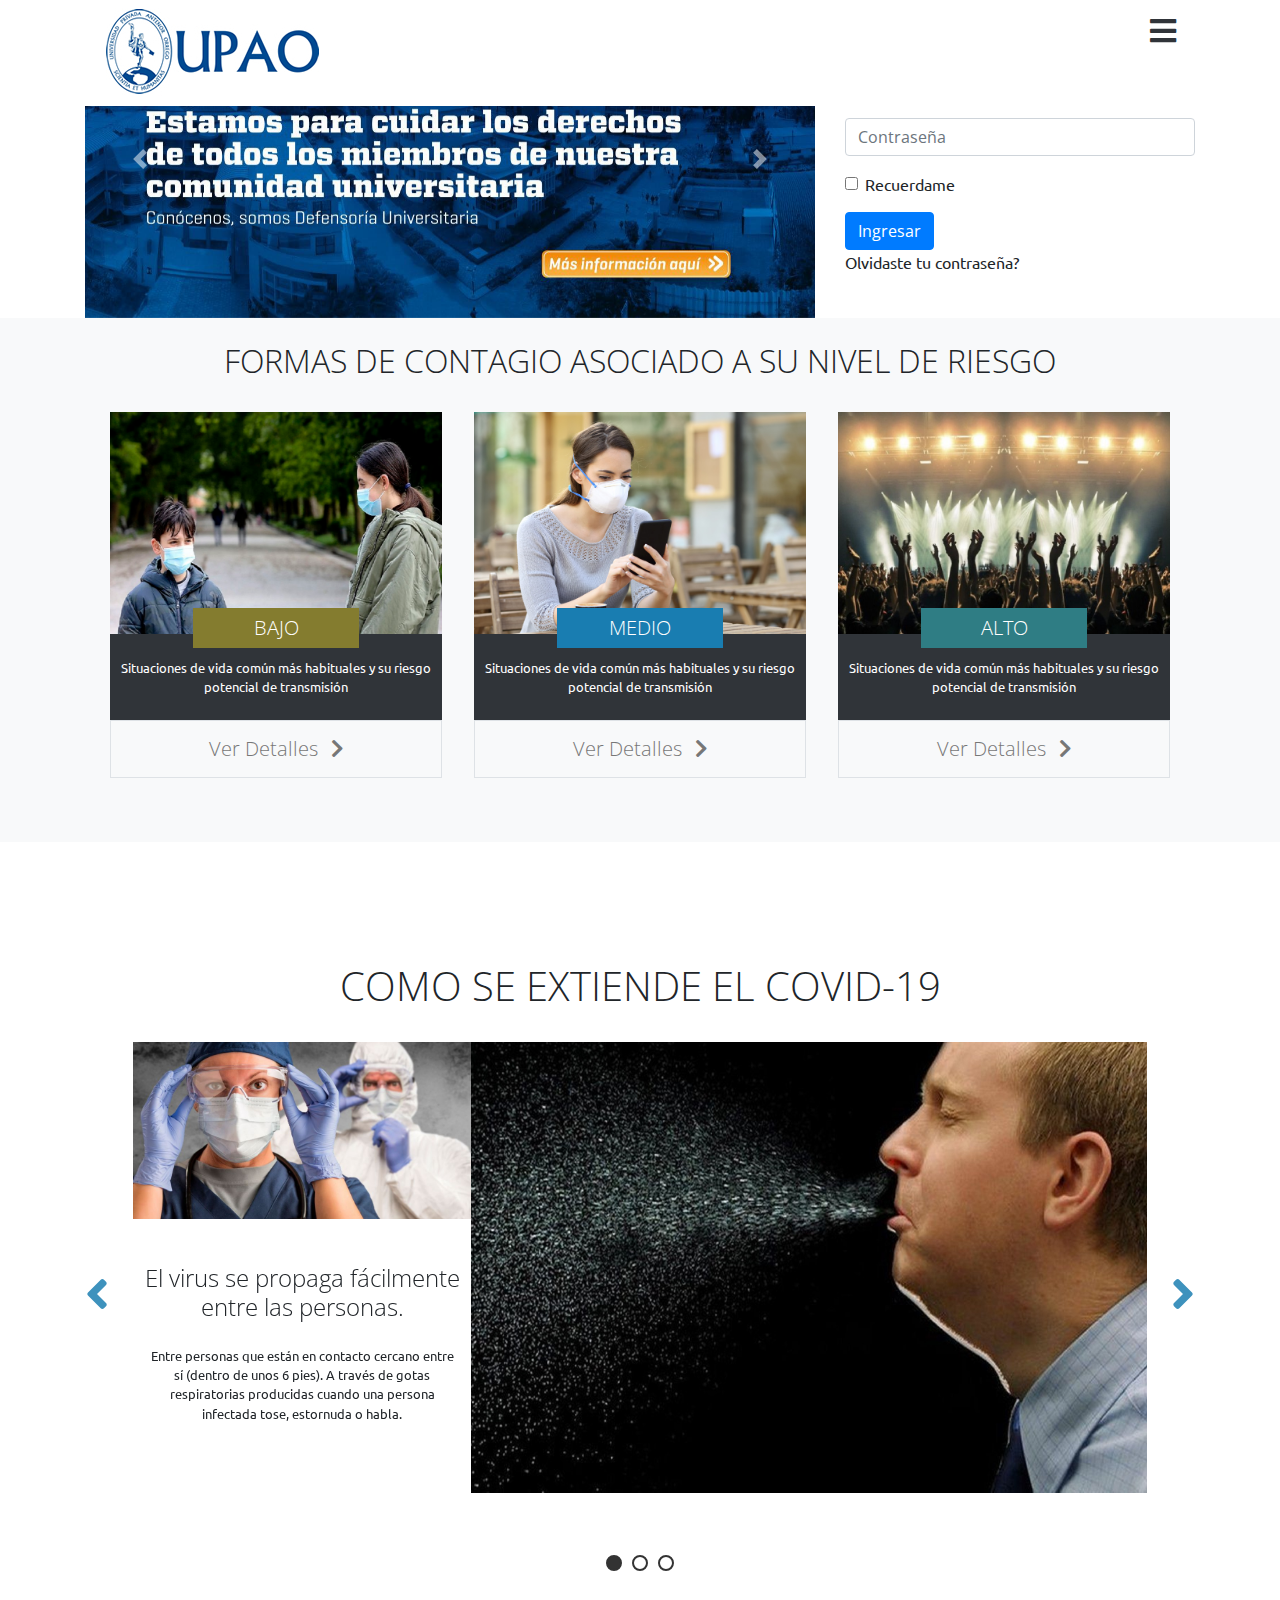
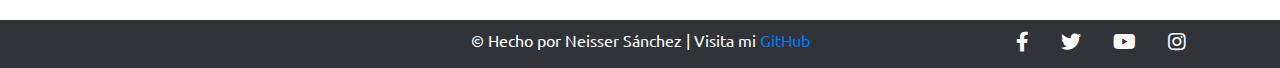
==== index.html @ d7c5117f "Version 2" ====
<!DOCTYPE html>
<html lang="es">

<head>
    <!-- Required meta tags -->
    <meta charset="utf-8">
    <meta name="viewport" content="width=device-width, initial-scale=1, shrink-to-fit=no">
    <link rel="stylesheet" href="css/bootstrap.min.css">
    <title>Adaptandonos al COVID19</title>
    <link rel="stylesheet" href="fonts/fontawesome-all.min.css">
    <link href="https://fonts.googleapis.com/css2?family=Open+Sans:wght@300&family=Ubuntu:ital,wght@0,300;0,400;0,500;0,700;1,300;1,400;1,500;1,700&display=swap"
        rel="stylesheet">
    <link rel="stylesheet" href="css/plugin/bootstrap-datepicker.standalone.min.css">
    <link rel="stylesheet" href="css/plugin/jquery.jdSlider.css">  <!--Aqui viene el pano-->
    <link rel="stylesheet" href="css/plugin/fullcalendar.min.css">
    <link rel="stylesheet" href="estilo.css">
    <link rel="stylesheet" href="habitaciones.css">

    <!-- Bootstrap CSS Aquí llama a las hojas de estilo de bootstrap, pero lo hace de un servidor externo-->

</head>

<body>


    <!-- EXAMEN PARCIAL IHM - NEISSER SANCHEZ -->


    <!--Header-->
    
    <header class="container-fluid p-0 bg-white">
        <div class="container p-0">
            <div class="grid-container py-2">

                <!--Logo-->
                <div class="grid-item ">

                    <a href="index.html">
                        <img src="img/Logo/upao_logo.jpg" alt="logotipo" class="img-fluid">
                    </a>

                </div>

                <div class="grid-item d-none d-lg-block"></div>

                <!--Campana y reserva-->
                <div class="grid-item d-none d-lg-block bloqueReservas">

                    <!--Formulario de Reservas-->
                    
                    <div>
                           
                    </div>

                </div>

                <div class="grid-item d-none d-lg-block mt-2">

                </div>

                <!-- Selección de idioma -->
                <div class="grid-item d-none d-lg-block mt-1 idiomas">

                </div>

                <!-- Menú Hamburguesa -->
                <div class="grid-item mt-1 mt-sm-3 mt-md-4 mt-lg-2 botonMenu">
                    <i class="fas fa-bars lead" title="Barra de Navegación"> </i>
                </div>
            </div>
        </div>
    </header>
    
    <!--Menú-->
    
    <nav class="menu container-fluid p-0">

        <ul class="nav nav-justified py-2">
            <li class="nav-item">
                <a class="nav-link text-white" href="#planes"> Home </a>
            </li>
            <li class="nav-item">
                <a class="nav-link text-white" href="#contagio"> Carreras</a>
            </li>
            <li class="nav-item">
                <a class="nav-link text-white" href="#comentarios"> Extensión del Covid </a>
            </li>
            
           
            <li class="nav-item">
                <ul class="my-2 py-1">
                    <li>
                        <a href="https://www.facebook.com/neisserarilson.morenosanchez.9/" target="_blank">
                            <i class="fab fa-facebook-f text-white float-left mx-2" title="Facebook"></i>
                        </a>
                    </li>

                    <li>
                        <a href="#" target="_blank">
                            <i class="fab fa-twitter text-white float-left mx-2" title="Twitter"></i>
                        </a>
                    </li>

                    <li>
                        <a href="https://www.youtube.com/" target="_blank">
                            <i class="fab fa-youtube text-white float-left mx-2" title="Youtube"></i>
                        </a>
                    </li>

                    <li>
                        <a href="https://www.instagram.com/neissercode.21/?hl=es-la" target="_blank">
                            <i class="fab fa-instagram text-white float-left mx-2" title="Instragram"></i>
                        </a>
                    </li>

                </ul>
            </li>
        </ul>

    </nav>
            <!-------------------Carrusel-------------->
    <div class="container">
        <div class="row">
            <div class="col-8">
                <div id="carouselExampleControls" class="carousel slide" data-ride="carousel">
                    <div class="carousel-inner">
                      <div class="carousel-item active">
                        <img class="d-block w-100" src="img/Banner/banner1.jpg" alt="primero slide">
                      </div>
                      <div class="carousel-item">
                        <img class="d-block w-100" src="img/Banner/banner2.jpg" alt="segundo slide">
                      </div>
                     <div class="carousel-item">
                        <img class="d-block w-100" src="img/concierto.jpg" alt="tercero slide">
                      </div>
                    </div>
                    <a class="carousel-control-prev" href="#carouselExampleControls" role="button" data-slide="prev">
                      <span class="carousel-control-prev-icon" aria-hidden="true"></span>
                      <span class="sr-only">Previous</span>
                    </a>
                    <a class="carousel-control-next" href="#carouselExampleControls" role="button" data-slide="next">
                      <span class="carousel-control-next-icon" aria-hidden="true"></span>
                      <span class="sr-only">Next</span>
                    </a>
                  </div>
             </div>

            <div class="col-4">

                <form>
                    <div class="form-group">
                      <label for="email">Correo: </label>
                      <input type="email" class="form-control" placeholder="Correo" id="email">
                    </div>
                    <div class="form-group">
                      <label for="pwd">Contraseña:</label>
                      <input type="password" class="form-control" placeholder="Contraseña" id="pwd">
                    </div>
                    <div class="form-group form-check">
                      <label class="form-check-label">
                        <input class="form-check-input" type="checkbox"> Recuerdame
                      </label>
                    </div>
                    <button type="submit" class="btn btn-primary">Ingresar</button>
                  </form>
                  <p>Olvidaste tu contraseña?</p>
            </div>

        </div>

    </div>

    <!-- Formas de contagio-->
    <div class="habitaciones container-fluid bg-light" id="contagio">
        
        <div class="container">
            
            <h2 class="pt-4 text-center">FORMAS DE CONTAGIO ASOCIADO A SU NIVEL DE RIESGO</h2>
            
            <div class="row p-4 text-center">
                
                <div class="col-12 col-lg-4 pb-3 px-0 px-lg-3">
                   
                    <a href="./bajo.html">

                        <figure class="text-center">

                            <img src="img/parque.jpg" class="img-fluid" width="100%">

                            <p class="small  py-4 px-2 px-lg-0 mb-0">Situaciones de vida común más habituales y su riesgo potencial de transmisión</p>
                        
                            <h5 class="py-3 text-gray-dark border">Ver Detalles <i class="fas
                                fa-chevron-right ml-2"></i></h5>

                                <h1 class="text-white p-2 m-5 mx-auto w-50 lead" style="background: #847c2f">BAJO</h1>

                        </figure>

                    </a>
                
                </div>
                
                <div class="col-12 col-lg-4 pb-3 px-0 px-lg-3">
                   
                    <a href="medio.html">

                        <figure class="text-center">

                            <img src="img/restaurante.jpg" class="img-fluid" width="100%">

                            <p class="small  py-4 px-2 px-lg-0 mb-0">Situaciones de vida común más habituales y su riesgo potencial de transmisión</p>
                        
                            <h5 class="py-3 text-gray-dark border">Ver Detalles <i class="fas
                                fa-chevron-right ml-2"></i></h5>

                                <h1 class="text-white p-2 m-5 mx-auto w-50 lead" style="background:#197DB1">MEDIO</h1>

                        </figure>

                    </a>
               
                </div>
               
                <div class="col-12 col-lg-4 pb-3 px-0 px-lg-3">
                    
                    
                    <a href="alto.html">

                        <figure class="text-center">

                            <img src="img/concierto.jpeg" class="img-fluid" width="100%">

                            <p class="small  py-4 px-2 px-lg-0 mb-0">Situaciones de vida común más habituales y su riesgo potencial de transmisión</p>
                        
                            <h5 class="py-3 text-gray-dark border">Ver Detalles <i class="fas
                                fa-chevron-right ml-2"></i></h5>

                                <h1 class="text-white p-2 m-5 mx-auto w-50 lead" style="background: #2F7D84">ALTO</h1>

                        </figure>

                    </a>
               
                </div>
           
            </div>
       
        </div>
    </div>
    
    <br><br><br>

    <!--COMENTARIOS-->

    <div class="recorridoPueblo container-fluid bg-white pb-5" id="comentarios">
        <div class="container">
            <h1 class="pt-5 text-center"> COMO SE EXTIENDE EL COVID-19 </h1>
            <div class="jd-slider slidePueblo">
                <div class="slide-inner">
                    <ul class="slide-area">
                        <li>
                            <div class="grid-container pt-4 pb-1 pb-lg-3 px-0 px-lg-5">
                                <div class="grid-item"> 
                                    <img src="img/doc1.jpg" class="img-fluid" width="100%">
                                 </div>
                             <div class="grid-item">
                                <h4 class="mt-4 mb-0 my-lg-2"> El virus se propaga fácilmente entre las personas.</h4>
                                <p class="small p-3"> Entre personas que están en contacto cercano entre sí (dentro de unos 6 pies). 
                                    A través de gotas respiratorias producidas cuando una persona infectada tose, estornuda o habla.
                                </p>
                             </div>
                                <div class="grid-item d-none d-lg-block">
                                    <img src="img/estornudo.jpg" class="img-fluid" width="100%">
                                </div>
                            </div>
                        </li>
                        
                        <li>
                            <div class="grid-container pt-4 pb-1 pb-lg-3 px-0 px-lg-5">
                                <div class="grid-item"> 
                                    <img src="img/doc2.jpg" class="img-fluid" width="100%">
                                 </div>
                             <div class="grid-item">
                                <h4 class="mt-4 mb-0 my-lg-2">El virus de propaga de otras maneras</h4>
                                <p class="small p-3">Una persona puede contraer COVID-19 al tocar una superficie u objeto que tiene el virus y luego tocarse la boca, la nariz o posiblemente los ojos. Un ejemplo 
                                    de esto es en el microbus, una persona puede dejar el virus en los pasamanos. </p>
                             </div>
                                <div class="grid-item d-none d-lg-block">
                                    <img src="img/transporte.jpg" class="img-fluid" width="100%">
                                </div>
                            </div>
                        </li> 

                        <li>
                            <div class="grid-container pt-4 pb-1 pb-lg-3 px-0 px-lg-5">
                                <div class="grid-item"> 
                                    <img src="img/doc3.jpeg" class="img-fluid" width="100%">
                                 </div>
                             <div class="grid-item">
                                <h4 class="mt-4 mb-0 my-lg-2">Propagación entre animales y personas</h4>
                                <p class="small p-3">Parece que el virus que causa COVID-19 puede propagarse de personas a animales en algunas situaciones. Los CDC conocen que un pequeño número de mascotas en todo el mundo, incluidos gatos y perros, están infectadas con el virus que causa COVID-19.</p>
                             </div>
                                <div class="grid-item d-none d-lg-block">
                                    <img src="img/animales.jpg" class="img-fluid" width="100%">
                                </div>
                            </div>
                        </li> 
                    </ul>
                </div>
                <a class="d-none d-md-block prev" href="#">
                    <i class="fas fa-angle-left fa-2x" style="color: #3E92BD"></i>
                </a>

                <a class="d-none d-md-block next" href="#">
                    <i class="fas fa-angle-right fa-2x" style="color: #3E92BD" ></i>
                </a>

                <div class="controller">
                    <div class="indicate-area"> </div>
                </div>

            </div>
        </div>
    </div>

  
    <!-- Footer -->

    <footer class="container-fluid p-0">
        <div class="grid-container">
            <div class="grid-item d-none d-lg-block pt-2"> </div>
            <div class="grid-item d-none d-lg-block pt-2"> 
                <p> © Hecho por Neisser Sánchez | Visita mi <a href="https://github.com/NeisserMS">GitHub</a> </p>
            </div>
            <div class="grid-item pt-2"> 

                <ul class="py-1">

                    <li>
                        <a href="https://www.facebook.com/neisserarilson.morenosanchez.9/" target="_blank"> <i class="fab fa-facebook-f lead text-white float-left mx-3" title="Facebook
                            "></i></a>
                    </li>

                    <li>
                        <a href="#" target="_blank"> <i class="fab fa-twitter lead text-white float-left mx-3" title="Twitter"></i></a>
                    </li>

                    <li>
                        <a href="https://www.youtube.com/channel/UC0czkwt1PdL6SkjIvuuiusQ?view_as=subscriber" target="_blank"> <i class="fab fa-youtube lead text-white float-left mx-3" title="Youtube"></i></a>
                    </li>

                    <li>
                        <a href="https://www.instagram.com/neissercode.21/?hl=es-la" target="_blank"> <i class="fab fa-instagram lead text-white float-left mx-3" title="Instagram"></i></a>
                    </li>

                </ul>

            </div>

        </div>

    </footer>



    <!--Redes Móviles-->

    <ul class="redesMovil p-2 nav nav-justified">

        <li class="nav-item">
            <a href="https://www.facebook.com/neisserarilson.morenosanchez.9/" target="_blank"> <i class="fab fa-facebook-f lead text-white float-left mx-3" title="Facebook"></i></a>
        </li>

        <li class="nav-item">
            <a href="#" target="_blank"> <i class="fab fa-twitter lead text-white float-left mx-3" title="Twitter"></i></a>
        </li>

        <li class="nav-item">
            <a href="https://www.youtube.com/" target="_blank"> <i class="fab fa-youtube lead text-white float-left mx-3" title="Youtube"></i></a>
        </li>

        <li class="nav-item">
            <a href="https://www.instagram.com/neissercode.21/?hl=es-la" target="_blank"> <i class="fab fa-instagram lead text-white float-left mx-3" title="Instragram"></i></a>
        </li>

    </ul>


    


    <!-- jQuery first, then Tether, then Bootstrap JS. -->
    <script src="js/jquery-3.4.1.min.js"> </script>
    <script src="https://cdnjs.cloudflare.com/ajax/libs/tether/1.4.0/js/tether.min.js"
        integrity="sha384-DztdAPBWPRXSA/3eYEEUWrWCy7G5KFbe8fFjk5JAIxUYHKkDx6Qin1DkWx51bBrb"
        crossorigin="anonymous"></script>
    <script src="js/bootstrap.min.js"></script>
    <script src="js/plugin/bootstrap-datepicker.min.js"> </script>
    <script src="js/plugin/jquery.easing.js"> </script>
    <script src="js/plugin/jquery.scrollUp.js"> </script>
    <script src="js/plugin/jquery.jdSlider-latest.js"></script>
    <script src="js/plugin/jquery.pano.js"></script>
    <script src="js/plugin/moment.js"></script>
    <script src="js/plugin/fullcalendar.min.js"></script>
    <script src="js/script.js"></script>

</body>

</html>
---- estilo.css ----
* {
    font-family: 'Ubuntu', sans-serif;
}

h1, h2, h3, h4, h5, h6, input, textarea, select, button {
    font-family: 'Open Sans', sans-serif;
    font-weight: 100;
}

ul, ol{ 
    list-style: none;
}

a:visited, a:link, a:focus, a:hover, a:active {
    list-style: none;
    text-decoration: none;
}

/* Header */

header{
    position:fixed;  /*  Para que esté fijo */
    top: 0;
	z-index:3;  /*Para que esté por encima de todas las cajas */
}


header .grid-container {
	display:grid;
	grid-template-columns: 3fr 5fr 1fr 1fr 1fr 1fr  ;

}

header .grid-item{
    text-align: center;
}



header .botonMenu i{
    font-size: 30px;
    color:#303439;
    cursor: pointer;
}

/* Menú */

nav.menu{
    position: fixed;
    z-index:10;
    top: 58px;
    background-color: #303439;
    display: none;
}

nav.menu li > .nav-link{
    transition: .5s all;
}

nav.menu li:hover > .nav-link{
    background: #197DB1;
    transition: .5s all;
}



/* Banner */

.banner .verMas{
    position: absolute;
    width: 60px;
    line-height: 60px;
    bottom: 5%;
    left: 50%;
    font-size: 30px;
    transform: translate(-50%, 0%);
    cursor: pointer;
}


/* Planes */
.planes .grid-container{
	display:grid;
	grid-template-columns:1fr 1fr 1fr 1fr 1fr 1fr ;
}

.planes .grid-item{
    position: relative;
    cursor: pointer;
}

.planes .grid-item:nth-child(1){
    grid-column: 1 / span 3;
   
}

.planes .grid-item:nth-child(2){
    grid-column: 4 / span 3 ;
    height: 320px;
    overflow: hidden;
}

.planes .grid-item:nth-child(3){
    grid-column: 1 / span 2 ;
}

.planes .grid-item:nth-child(4){
    grid-column: 3 / span 2 ;
}

.planes .grid-item:nth-child(5){
    grid-column: 5 / span 2 ;
}

.planes .grid-item figure{
    position: absolute;
    bottom: -16px;
    left: 0;
    width: 100%;
    height: 100%;
    background: rgba(0, 0, 0, .7);
    color: white;
}

.planes .grid-item figure h1{
    position: absolute;
    top: 50%;
    left: 50%;
    transform: translate(-50%, -50%);
    font-size: 22px !important;

}

.planes .grid-item h1{
    font-size: 43px;
} 

.planesMovil li{
    overflow: hidden;
}

.planesMovil img{
    width: 200% !important;
}


/*Habitaciones*/

.habitaciones .row div[class*="col"] figure {

    position: relative;
    overflow:hidden;
}

.habitaciones .row div[class*="col"] figure img{

    transform: scale(1, 1);
    transition: 1s all;
}

.habitaciones .row div[class*="col"] figure img:hover{

    transform: scale(1.1, 1.1);
    transition: 1s all;
}

.habitaciones .row div[class*="col"] figure h1 {

   position: absolute;
   top: 45%;
   left: 50%;
   transform: translate(-50%, -50%);
   transition: .3s all;
   
   
}

.habitaciones .row div[class*="col"] figure h1:hover{

    filter: invert(100%);
    transition: .3s all;
}

.habitaciones .row div[class*="col"] figure p{

   background:#303439;
   color:white;
}

.habitaciones .row div[class*="col"] figure h3{

    background: #FFD185;
   
 }

 .habitaciones .row div[class*="col"] figure h5{

    color: #777; 
 }


/* Recorrido Turístico  */

.recorridoPueblo .grid-container{
	display:grid;
	grid-template-columns: 1fr 2fr;
	
}

.recorridoPueblo .grid-item{

	text-align: center;
}

.recorridoPueblo .grid-item:nth-child(1){
	grid-row: 1 / span 1;
}

.recorridoPueblo .grid-item:nth-child(2){
	grid-row: 2 / span 1;
}

.recorridoPueblo .grid-item:nth-child(3){
	grid-row: 1 / span 2;
}




/* Footer */

footer .grid-container{
    display:grid;
    grid-template-columns: 2fr 4fr 2fr;
}

footer .grid-item {
    background-color: #303439;
    text-align: center;
    color: white;

}

.redesMovil{
    visibility: hidden;
    position:fixed;
    bottom: 0px;
    z-index:2;
    width: 100%;
    background: #197DB1;
}

div .d-flex p{
    cursor: pointer;
}

/* Scroll UP*/

    #scrollUp{
        bottom: 20px;
        right: 20px;
        width: 38px;
        height: 38px;
        background: url(img/top.png);

    }


/*  Responsive  */

@media (max-width:768px){
	
	header .grid-container{
	    grid-template-columns: 4fr 1fr;
    }

    .planes .grid-container{
        grid-template-columns: auto;
    }

    .recorridoPueblo .grid-container{
	    grid-template-columns: 1fr ;
    }

    .recorridoPueblo .grid-container h1{
	    font-size:30px;
    }

   

    .mapa .info{
        
        position:absolute;
        width: 90%;
        left: 50%;
        top:100px;
        transform: translate(-50%, 0%);
        background-color:#4f555a;
        height: 350px;

    }

    footer .grid-container{
        grid-template-columns: 1fr;
    }

    .redesMovil{
        visibility: visible;
    }
}
---- habitaciones.css ----
/* Banner Interior */

.bannerInterior figure{
    position: relative;
    height: 300px;
    overflow: hidden;
}

.bannerInterior figure::before{
    position: absolute;
    content: "";
    top: 0;
    left: 0;
    width: 100%;
    height: 100%;
    background: rgba(0, 0, 0, .5);  /* Revisar */
}

.img-responsive{
    padding-top: 15px;
    width: 350px;
    height: 250px;
    
}

div img .img-responsive{
    left: 40px;
}




/* Info-Habitación*/

.infoHabitacion{
    position: relative;
    margin-top: -20px;
}

.infoHabitacion .colIzqHabitaciones{
    position: relative;
    margin-top: -170px;
}

.infoHabitacion .colIzqHabitaciones ul li a{
    font-family: 'Open Sans', sans-serif;
    font-weight: 100;
    font-size: 18px;
}

.infoHabitacion .colIzqHabitaciones ul li a.active{
    color: #FFE060 !important;
}

.infoHabitacion .colIzqHabitaciones .nav-link{
    border-right: 1px solid white;
}

 .infoHabitacion .colIzqHabitaciones .fa-angle-right:before{
    content: "\f105";
    background: rgba(255, 255,255, .8);
    padding: 20px 10px;
}

.infoHabitacion .colIzqHabitaciones .fa-angle-left:before{
    content: "\f104";
    background: rgba(255, 255,255, .8);
    padding: 20px 10px;
    
}

.colIzqHabitaciones button{
    border-radius: 0;
    background:#303439;
    color: white;
}

.colIzqHabitaciones p{
    line-height: 30px;
    color: #666;
}




.colorTitulos{
    color: #B47059;
}

.colorDerHabitaciones{
    transition: 0.3s all;
}

/* Testimonios */

/* Tabla vertical (MD revisamos en 768px hacia abajo)*/

@media (max-width:768px){

    .infoHabitacion .colIzqHabitaciones .nav-link{
        border-right: 0;
        border: 1px solid #999;
    }

    .infoHabitacion .colIzqHabitaciones .cabeceraHabitacion{
        background: black;
    }

    .infoHabitacion .colIzqHabitaciones ul li{
        background: #333;
    }

    .infoHabitacion .colIzqHabitaciones ul li a.active{
        background-color: black !important;
    }

    .infoHabitacion .colIzqHabitaciones ul li a.active i {
        display: none;
    }

    .infoHabitacion .categoria{
        color: #af9475 !important;
    }

    .descripcionHabitacion h1{
        font-size: 30px;
    }



}
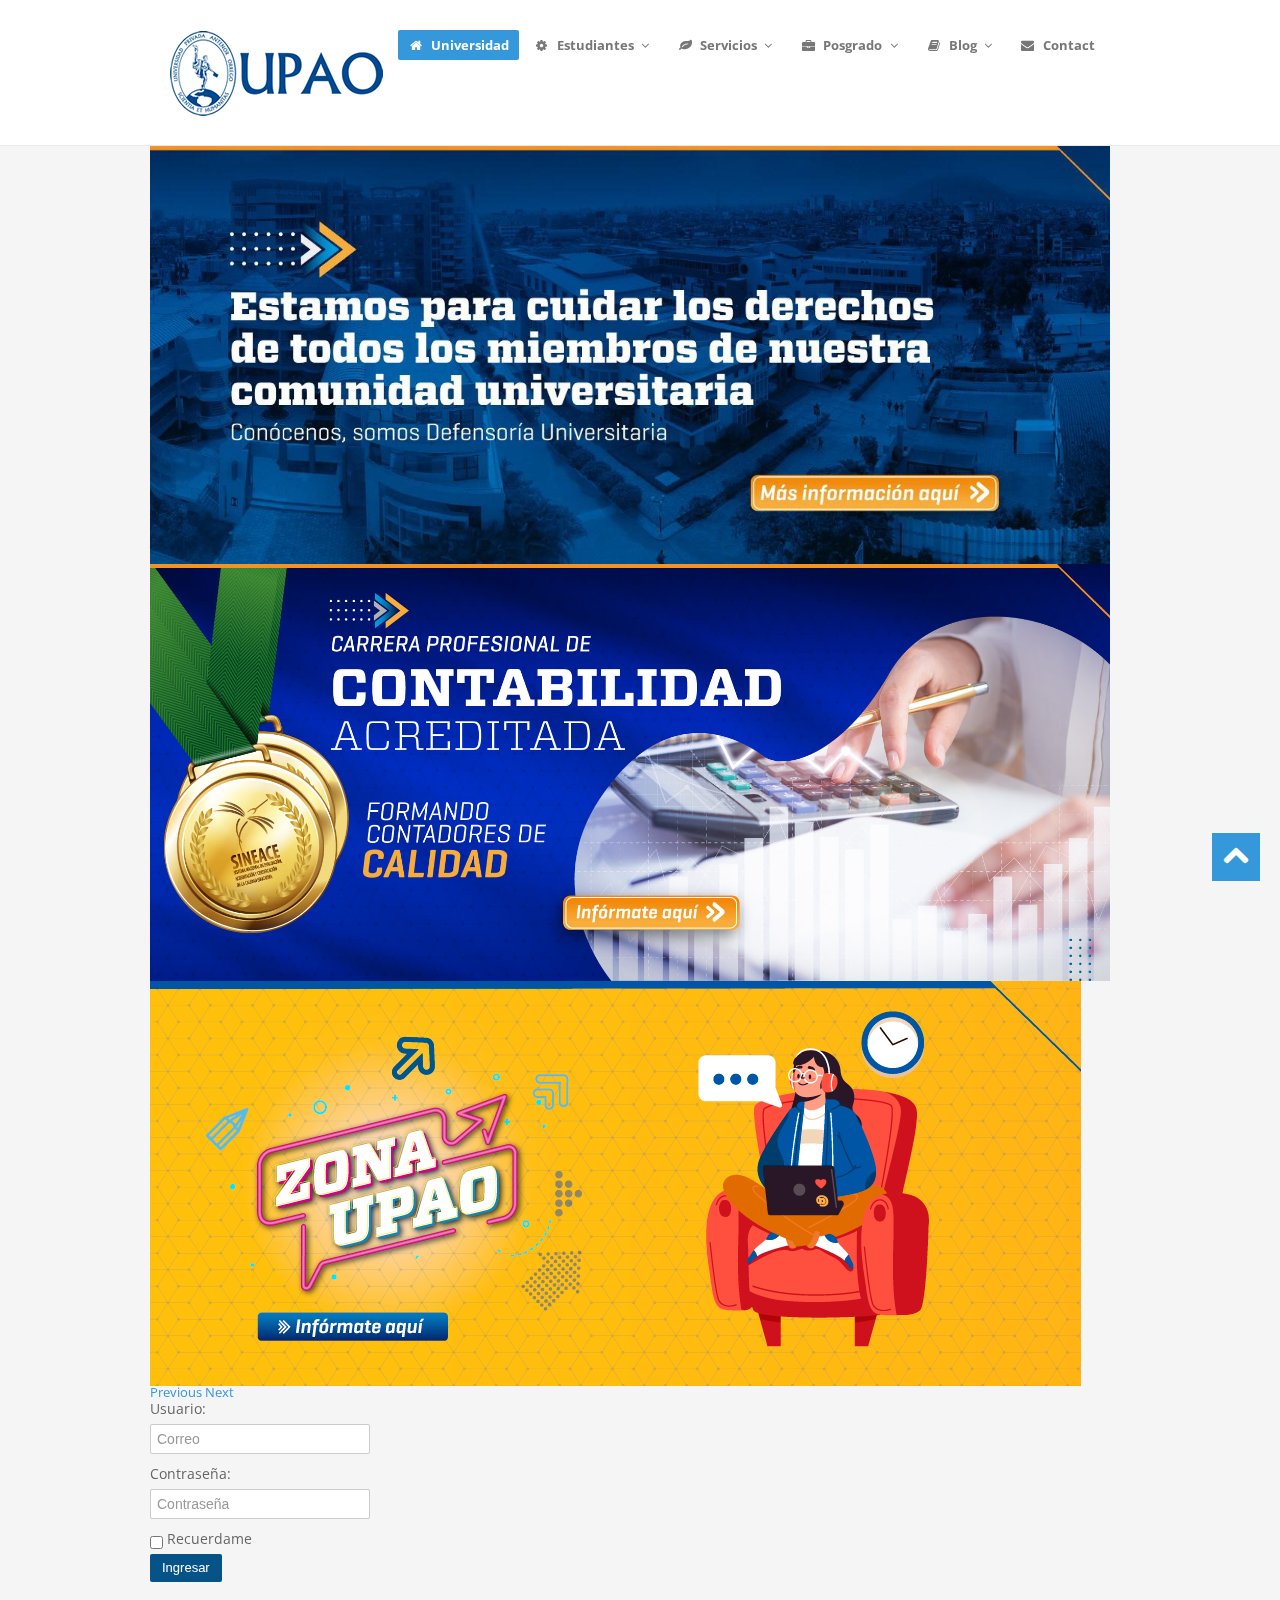
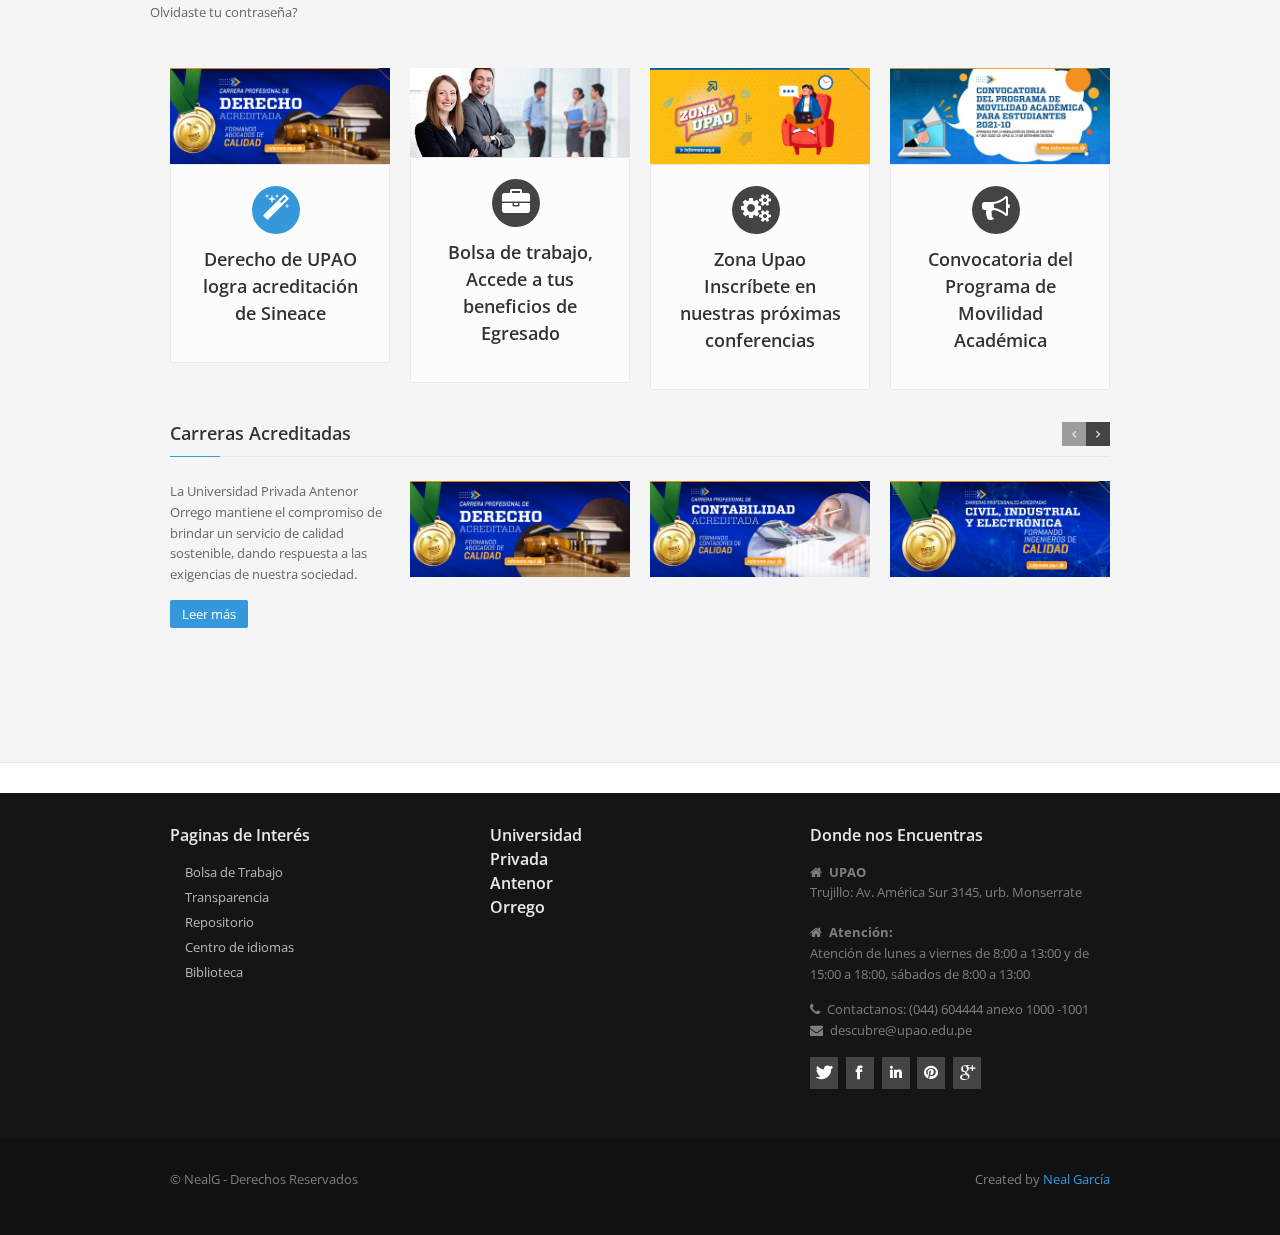
==== commit f1a7f34a: "versionv2" ====
--- a/index.html
+++ b/index.html
@@ -1,137 +1,116 @@
 <!DOCTYPE html>
-<html lang="es">
+<html lang="en">
 
 <head>
-    <!-- Required meta tags -->
-    <meta charset="utf-8">
-    <meta name="viewport" content="width=device-width, initial-scale=1, shrink-to-fit=no">
-    <link rel="stylesheet" href="css/bootstrap.min.css">
-    <title>Adaptandonos al COVID19</title>
-    <link rel="stylesheet" href="fonts/fontawesome-all.min.css">
-    <link href="https://fonts.googleapis.com/css2?family=Open+Sans:wght@300&family=Ubuntu:ital,wght@0,300;0,400;0,500;0,700;1,300;1,400;1,500;1,700&display=swap"
-        rel="stylesheet">
-    <link rel="stylesheet" href="css/plugin/bootstrap-datepicker.standalone.min.css">
-    <link rel="stylesheet" href="css/plugin/jquery.jdSlider.css">  <!--Aqui viene el pano-->
-    <link rel="stylesheet" href="css/plugin/fullcalendar.min.css">
-    <link rel="stylesheet" href="estilo.css">
-    <link rel="stylesheet" href="habitaciones.css">
-
-    <!-- Bootstrap CSS Aquí llama a las hojas de estilo de bootstrap, pero lo hace de un servidor externo-->
+  <meta charset="utf-8">
+  <title>UPAO</title>
+  <meta name="viewport" content="width=device-width, initial-scale=1.0">
+  <meta name="description" content="">
+  <meta name="author" content="Neal Garcia">
+  <!-- styles -->
+  <link href="assets/css/bootstrap.css" rel="stylesheet">
+  <link href="assets/css/bootstrap-responsive.css" rel="stylesheet">
+  <link href="assets/css/prettyPhoto.css" rel="stylesheet">
+  <link href="assets/js/google-code-prettify/prettify.css" rel="stylesheet">
+  <link href="assets/css/flexslider.css" rel="stylesheet">
+  <link href="assets/css/style.css" rel="stylesheet">
+  <link href="assets/color/default.css" rel="stylesheet">
+  <link href="https://fonts.googleapis.com/css?family=Droid+Serif:400,600,400italic|Open+Sans:400,600,700" rel="stylesheet">
+
+  <!-- fav and touch icons -->
+  <link rel="shortcut icon" href="assets/ico/favicon.ico">
+  <link rel="apple-touch-icon-precomposed" sizes="144x144" href="assets/ico/apple-touch-icon-144-precomposed.png">
+  <link rel="apple-touch-icon-precomposed" sizes="114x114" href="assets/ico/apple-touch-icon-114-precomposed.png">
+  <link rel="apple-touch-icon-precomposed" sizes="72x72" href="assets/ico/apple-touch-icon-72-precomposed.png">
+  <link rel="apple-touch-icon-precomposed" href="assets/ico/apple-touch-icon-57-precomposed.png">
 
 </head>
 
+
 <body>
-
-
-    <!-- EXAMEN PARCIAL IHM - NEISSER SANCHEZ -->
-
-
-    <!--Header-->
-    
-    <header class="container-fluid p-0 bg-white">
-        <div class="container p-0">
-            <div class="grid-container py-2">
-
-                <!--Logo-->
-                <div class="grid-item ">
-
-                    <a href="index.html">
-                        <img src="img/Logo/upao_logo.jpg" alt="logotipo" class="img-fluid">
-                    </a>
-
-                </div>
-
-                <div class="grid-item d-none d-lg-block"></div>
-
-                <!--Campana y reserva-->
-                <div class="grid-item d-none d-lg-block bloqueReservas">
-
-                    <!--Formulario de Reservas-->
-                    
-                    <div>
-                           
-                    </div>
-
-                </div>
-
-                <div class="grid-item d-none d-lg-block mt-2">
-
-                </div>
-
-                <!-- Selección de idioma -->
-                <div class="grid-item d-none d-lg-block mt-1 idiomas">
-
-                </div>
-
-                <!-- Menú Hamburguesa -->
-                <div class="grid-item mt-1 mt-sm-3 mt-md-4 mt-lg-2 botonMenu">
-                    <i class="fas fa-bars lead" title="Barra de Navegación"> </i>
-                </div>
-            </div>
-        </div>
+  <div id="wrapper">
+    <header>
+      <!-- Navbar
+    ================================================== -->
+      <div class="navbar navbar-static-top">
+        <div class="navbar-inner">
+          <div class="container">
+            <!-- logo -->
+            <div class="logo">
+              <a href="index.html"><img src="assets/img/upao_logo.jpg" alt="" /></a>
+            </div>
+            <!-- fin logo -->
+
+            <!-- top menu -->
+            <div class="navigation">
+              <nav>
+                <ul class="nav topnav">
+                  <li class="active">
+                    <a href="index.html"><i class="icon-home"></i> Universidad </a>
+                  </li>
+                  <li class="dropdown">
+                    <a href="#"><i class="icon-cog"></i> Estudiantes <i class="icon-angle-down"></i></a>
+                    <ul class="dropdown-menu">
+                      <li><a href="#">Alumnos</a></li>
+                      <li><a href="#">Biblioteca</a></li>
+                      <li><a href="#">Campus Virtual</a></li>
+                      <li><a href="#">Horarios</a></li>
+                      <li><a href="#">Bienestar Universitario</a></li>
+                      <li><a href="#">Defensoria Universitaria</a></li>
+                      <li><a href="#">Trámites</a></li>
+                    </ul>
+                  </li>
+                  <li class="dropdown">
+                    <a href="#"><i class="icon-leaf"></i> Servicios <i class="icon-angle-down"></i></a>
+                    <ul class="dropdown-menu">
+                      <li><a href="#">Bolsa de trabajo</a></li>
+                      <li><a href="#">Centro de Idiomas</a></li>
+                      <li><a href="#">Centro Odontologico</a></li>
+                      <li><a href="#">Radio Estación UPAO</a></li>
+                    </ul>
+                  </li>
+                  <li class="dropdown">
+                    <a href="#"><i class="icon-briefcase"></i> Posgrado <i class="icon-angle-down"></i></a>
+                    <ul class="dropdown-menu">
+                      <li><a href="#">Posgrado Campus Trujillo</a></li>
+                      <li><a href="#">Posgrado Campus Piura</a></li>
+                    </ul>
+                  </li>
+                  <li class="dropdown">
+                    <a href="#"><i class="icon-book"></i> Blog <i class="icon-angle-down"></i></a>
+                    <ul class="dropdown-menu">
+                      <li><a href="#">Blog Youtube</a></li>
+                      <li><a href="#">Blog Radio UPAO</a></li>
+                      <li><a href="#">Post Twitter</a></li>
+                      <li><a href="#">Post Facebook</a></li>
+                    </ul>
+                  </li>
+                  <li>
+                    <a href="#"><i class="icon-envelope-alt"></i> Contact</a>
+                  </li>
+                </ul>
+              </nav>
+            </div>
+            <!-- fin menu -->
+
+          </div>
+        </div>
+      </div>
     </header>
-    
-    <!--Menú-->
-    
-    <nav class="menu container-fluid p-0">
-
-        <ul class="nav nav-justified py-2">
-            <li class="nav-item">
-                <a class="nav-link text-white" href="#planes"> Home </a>
-            </li>
-            <li class="nav-item">
-                <a class="nav-link text-white" href="#contagio"> Carreras</a>
-            </li>
-            <li class="nav-item">
-                <a class="nav-link text-white" href="#comentarios"> Extensión del Covid </a>
-            </li>
-            
-           
-            <li class="nav-item">
-                <ul class="my-2 py-1">
-                    <li>
-                        <a href="https://www.facebook.com/neisserarilson.morenosanchez.9/" target="_blank">
-                            <i class="fab fa-facebook-f text-white float-left mx-2" title="Facebook"></i>
-                        </a>
-                    </li>
-
-                    <li>
-                        <a href="#" target="_blank">
-                            <i class="fab fa-twitter text-white float-left mx-2" title="Twitter"></i>
-                        </a>
-                    </li>
-
-                    <li>
-                        <a href="https://www.youtube.com/" target="_blank">
-                            <i class="fab fa-youtube text-white float-left mx-2" title="Youtube"></i>
-                        </a>
-                    </li>
-
-                    <li>
-                        <a href="https://www.instagram.com/neissercode.21/?hl=es-la" target="_blank">
-                            <i class="fab fa-instagram text-white float-left mx-2" title="Instragram"></i>
-                        </a>
-                    </li>
-
-                </ul>
-            </li>
-        </ul>
-
-    </nav>
-            <!-------------------Carrusel-------------->
-    <div class="container">
+    <section id="intro">
+      <div class="container">
         <div class="row">
             <div class="col-8">
                 <div id="carouselExampleControls" class="carousel slide" data-ride="carousel">
                     <div class="carousel-inner">
                       <div class="carousel-item active">
-                        <img class="d-block w-100" src="img/Banner/banner1.jpg" alt="primero slide">
+                        <img class="d-block w-100" src="assets/img/slides/flexslider/banner1.jpg" alt="primero slide">
                       </div>
                       <div class="carousel-item">
-                        <img class="d-block w-100" src="img/Banner/banner2.jpg" alt="segundo slide">
+                        <img class="d-block w-100" src="assets/img/slides/flexslider/banner2.jpg" alt="segundo slide">
                       </div>
                      <div class="carousel-item">
-                        <img class="d-block w-100" src="img/concierto.jpg" alt="tercero slide">
+                        <img class="d-block w-100" src="assets/img/slides/flexslider/banner3.png" alt="tercero slide">
                       </div>
                     </div>
                     <a class="carousel-control-prev" href="#carouselExampleControls" role="button" data-slide="prev">
@@ -149,7 +128,7 @@
 
                 <form>
                     <div class="form-group">
-                      <label for="email">Correo: </label>
+                      <label for="Usuario">Usuario: </label>
                       <input type="email" class="form-control" placeholder="Correo" id="email">
                     </div>
                     <div class="form-group">
@@ -167,243 +146,263 @@
             </div>
 
         </div>
-
-    </div>
-
-    <!-- Formas de contagio-->
-    <div class="habitaciones container-fluid bg-light" id="contagio">
-        
+      
+
+        <div class="row">
+          <div class="span3 features e_pulse">
+            <img src="assets/img/Acreditada/DERECHO.jpg" alt="" />
+            <div class="box">
+              <div class="divcenter">
+                <a href="#"><i class="icon-circled icon-48 icon-magic active icon"></i></a>
+                <h4>Derecho de UPAO logra acreditación de Sineace </h4>
+              </div>
+            </div>
+          </div>
+
+          <div class="span3 features e_pulse">
+            <img src="assets/img/Noticias/Trabajo.jpg" alt="" />
+            <div class="box">
+              <div class="divcenter">
+                <a href="#"><i class="icon-circled icon-48 icon-briefcase icon"></i></a>
+                <h4>Bolsa de trabajo, Accede a tus beneficios de Egresado</h4>
+              </div>
+            </div>
+          </div>
+
+          <div class="span3 features e_pulse">
+            <img src="assets/img/Noticias/zonaupao.png" alt="" />
+            <div class="box">
+              <div class="divcenter">
+                <a href="#"><i class="icon-circled icon-48 icon-cogs icon"></i></a>
+                <h4>Zona Upao Inscríbete en nuestras
+                  próximas conferencias</h4>
+              </div>
+            </div>
+          </div>
+
+          <div class="span3 features e_pulse">
+            <img src="assets/img/Noticias/Movilidadvoz.jpg" alt="" />
+            <div class="box">
+              <div class="divcenter">
+                <a href="#"><i class="icon-circled icon-48 icon-bullhorn icon"></i></a>
+                <h4>Convocatoria del Programa de Movilidad Académica</h4>
+              </div>
+            </div>
+          </div>
+        </div>
+
+        <div class="row">
+          <div class="span12">
+            <h4 class="rheading">Carreras Acreditadas<span></span></h4>
+            <div class="row">
+              <div class="span3">
+
+                <p class="hidden-phone">
+                  La Universidad Privada Antenor Orrego mantiene el compromiso de brindar un servicio de calidad sostenible, dando respuesta a las exigencias de nuestra sociedad.
+                </p>
+
+                <a href="#" class="btn btn-theme">Leer más</a>
+              </div>
+
+              <div class="span9">
+                <div id="latest-work" class="carousel btleft">
+                  <div class="carousel-wrapper">
+                    <ul class="da-thumbs">
+
+                      <li>
+                        <img src="assets/img/Acreditada/DERECHO.jpg"alt="" />
+                        <article class="da-animate da-slideFromRight">
+                          <a class="zoom" data-pretty="prettyPhoto" href="assets/img/Acreditada/DERECHO.jpg">
+														<i class="icon-zoom-in icon-rounded icon-48 active"></i>
+													</a>
+                          <a href="portfolio-detail.html">
+														<i class="icon-link icon-rounded icon-48 active"></i>
+													</a>
+                          <div class="hidden-tablet">
+                            <p>Derecho</p>
+                          </div>
+                        </article>
+                      </li>
+
+                      <li>
+                        <img src="assets/img/Acreditada/CONTABILIDAD.jpg" alt="" />
+                        <article class="da-animate da-slideFromRight">
+                          <a class="zoom" data-pretty="prettyPhoto" href="assets/img/Acreditada/CONTABILIDAD.jpg">
+														<i class="icon-zoom-in icon-rounded icon-48 active"></i>
+													</a>
+                          <a href="portfolio-detail.html">
+														<i class="icon-link icon-rounded icon-48 active"></i>
+													</a>
+                          <div class="hidden-tablet">
+                            <p>Contabilidad</p>
+                          </div>
+                        </article>
+                      </li>
+
+                      <li>
+                        <img src="assets/img/Acreditada/CIVIL.jpg" alt="" />
+                        <article class="da-animate da-slideFromRight">
+                          <a class="zoom" data-pretty="prettyPhoto" href="assets/img/Acreditada/CIVIL.jpg">
+														<i class="icon-zoom-in icon-rounded icon-48 active"></i>
+													</a>
+                          <a href="portfolio-detail.html">
+                            <i class="icon-link icon-rounded icon-48 active"></i>
+													</a>
+                          <div class="hidden-tablet">
+                            <p>Civil</p>
+                          </div>
+                        </article>
+                      </li>
+
+                      <li>
+                        <img src="assets/img/Acreditada/CIVIL.jpg" alt="" />
+                        <article class="da-animate da-slideFromRight">
+                          <a class="zoom" data-pretty="prettyPhoto" href="assets/img/Acreditada/CIVIL.jpg">
+														<i class="icon-zoom-in icon-rounded icon-48 active"></i>
+													</a>
+                          <a href="portfolio-detail.html">
+														<i class="icon-link icon-rounded icon-48 active"></i>
+													</a>
+                          <div class="hidden-tablet">
+                            <p>Industrial</p>
+                          </div>
+                        </article>
+                      </li>
+
+                      <li>
+                        <img src="assets/img/Acreditada/CIVIL.jpg" alt="" />
+                        <article class="da-animate da-slideFromRight">
+                          <a class="zoom" data-pretty="prettyPhoto" href="assets/img/Acreditada/CIVIL.jpg">
+														<i class="icon-zoom-in icon-rounded icon-48 active"></i>
+													</a>
+                          <a href="portfolio-detail.html">
+														<i class="icon-link icon-rounded icon-48 active"></i>
+													</a>
+                          <div class="hidden-tablet">
+                            <p>Electrónica</p>
+                          </div>
+                        </article>
+                      </li>
+
+                      <li>
+                        <img src="assets/img/Acreditada/PSICOLOGIA.jpg" alt="" />
+                        <article class="da-animate da-slideFromRight">
+                          <a class="zoom" data-pretty="prettyPhoto" href="assets/img/Acreditada/PSICOLOGIA.jpg">
+														<i class="icon-zoom-in icon-rounded icon-48 active"></i>
+													</a>
+                          <a href="portfolio-detail.html">
+														<i class="icon-link icon-rounded icon-48 active"></i>
+													</a>
+                          <div class="hidden-tablet">
+                            <p>Psicología</p>
+                          </div>
+                        </article>
+                      </li>
+
+                    </ul>
+                  </div>
+                </div>
+
+              </div>
+            </div>
+          </div>
+        </div>
+
+      </div>
+    </section>
+    <!-- Footer
+ ================================================== -->
+    <footer class="footer">
+      <div class="container">
+        <div class="row">
+          <div class="span4">
+            <div class="widget">
+              <h5>Paginas de Interés</h5>
+              <ul class="regular">
+                <li><a href="#">Bolsa de Trabajo</a></li>
+                <li><a href="#">Transparencia</a></li>
+                <li><a href="#">Repositorio</a></li>
+                <li><a href="#">Centro de idiomas</a></li>
+                <li><a href="#">Biblioteca</a></li>
+              </ul>
+            </div>
+          </div>
+          <div class="span4">
+            <div class="widget">
+              <h5>Universidad </br>Privada </br> Antenor </br>Orrego</h5>
+              <div class="flickr-badge">
+                <script type="text/javascript" src="http://www.flickr.com/badge_code_v2.gne?count=9&amp;display=random&amp;size=s&amp;layout=x&amp;source=user&amp;user=34178660@N03"></script>
+
+              </div>
+              <div class="clear"></div>
+            </div>
+          </div>
+          <div class="span4">
+            <div class="widget">
+              <h5>Donde nos Encuentras</h5>
+              <address>
+								<i class="icon-home"></i> <strong>UPAO</strong><br>
+								Trujillo: Av. América Sur 3145, urb. Monserrate
+                </address>
+              <p>
+                <i class="icon-home"></i> <strong>Atención:</strong><br>
+                Atención de lunes a viernes de 8:00 a 13:00 y de 15:00 a 18:00, sábados de 8:00 a 13:00
+              <p>
+                <i class="icon-phone"></i> Contactanos: (044) 604444 anexo 1000 -1001<br>
+                <i class="icon-envelope-alt"></i> descubre@upao.edu.pe
+              </p>
+            </p>
+            </div>
+            <div class="widget">
+              <ul class="social">
+                <li><a href="#" data-placement="bottom" title="Twitter"><i class="icon-twitter icon-square icon-32"></i></a></li>
+                <li><a href="#" data-placement="bottom" title="Facebook"><i class="icon-facebook icon-square icon-32"></i></a></li>
+                <li><a href="#" data-placement="bottom" title="Linkedin"><i class="icon-linkedin icon-square icon-32"></i></a></li>
+                <li><a href="#" data-placement="bottom" title="Pinterest"><i class="icon-pinterest icon-square icon-32"></i></a></li>
+                <li><a href="#" data-placement="bottom" title="Google plus"><i class="icon-google-plus icon-square icon-32"></i></a></li>
+              </ul>
+            </div>
+          </div>
+        </div>
+      </div>
+      <div class="verybottom">
         <div class="container">
-            
-            <h2 class="pt-4 text-center">FORMAS DE CONTAGIO ASOCIADO A SU NIVEL DE RIESGO</h2>
-            
-            <div class="row p-4 text-center">
-                
-                <div class="col-12 col-lg-4 pb-3 px-0 px-lg-3">
-                   
-                    <a href="./bajo.html">
-
-                        <figure class="text-center">
-
-                            <img src="img/parque.jpg" class="img-fluid" width="100%">
-
-                            <p class="small  py-4 px-2 px-lg-0 mb-0">Situaciones de vida común más habituales y su riesgo potencial de transmisión</p>
-                        
-                            <h5 class="py-3 text-gray-dark border">Ver Detalles <i class="fas
-                                fa-chevron-right ml-2"></i></h5>
-
-                                <h1 class="text-white p-2 m-5 mx-auto w-50 lead" style="background: #847c2f">BAJO</h1>
-
-                        </figure>
-
-                    </a>
-                
+          <div class="row">
+            <div class="span6">
+              <p>
+                &copy; NealG - Derechos Reservados
+              </p>
+            </div>
+            <div class="span6">
+              <div class="pull-right">
+                <div class="credits">
+
+                  Created by <a href="https://www.facebook.com/nealbryam.garciafiestas/">Neal García</a>
                 </div>
-                
-                <div class="col-12 col-lg-4 pb-3 px-0 px-lg-3">
-                   
-                    <a href="medio.html">
-
-                        <figure class="text-center">
-
-                            <img src="img/restaurante.jpg" class="img-fluid" width="100%">
-
-                            <p class="small  py-4 px-2 px-lg-0 mb-0">Situaciones de vida común más habituales y su riesgo potencial de transmisión</p>
-                        
-                            <h5 class="py-3 text-gray-dark border">Ver Detalles <i class="fas
-                                fa-chevron-right ml-2"></i></h5>
-
-                                <h1 class="text-white p-2 m-5 mx-auto w-50 lead" style="background:#197DB1">MEDIO</h1>
-
-                        </figure>
-
-                    </a>
-               
-                </div>
-               
-                <div class="col-12 col-lg-4 pb-3 px-0 px-lg-3">
-                    
-                    
-                    <a href="alto.html">
-
-                        <figure class="text-center">
-
-                            <img src="img/concierto.jpeg" class="img-fluid" width="100%">
-
-                            <p class="small  py-4 px-2 px-lg-0 mb-0">Situaciones de vida común más habituales y su riesgo potencial de transmisión</p>
-                        
-                            <h5 class="py-3 text-gray-dark border">Ver Detalles <i class="fas
-                                fa-chevron-right ml-2"></i></h5>
-
-                                <h1 class="text-white p-2 m-5 mx-auto w-50 lead" style="background: #2F7D84">ALTO</h1>
-
-                        </figure>
-
-                    </a>
-               
-                </div>
-           
-            </div>
-       
-        </div>
-    </div>
-    
-    <br><br><br>
-
-    <!--COMENTARIOS-->
-
-    <div class="recorridoPueblo container-fluid bg-white pb-5" id="comentarios">
-        <div class="container">
-            <h1 class="pt-5 text-center"> COMO SE EXTIENDE EL COVID-19 </h1>
-            <div class="jd-slider slidePueblo">
-                <div class="slide-inner">
-                    <ul class="slide-area">
-                        <li>
-                            <div class="grid-container pt-4 pb-1 pb-lg-3 px-0 px-lg-5">
-                                <div class="grid-item"> 
-                                    <img src="img/doc1.jpg" class="img-fluid" width="100%">
-                                 </div>
-                             <div class="grid-item">
-                                <h4 class="mt-4 mb-0 my-lg-2"> El virus se propaga fácilmente entre las personas.</h4>
-                                <p class="small p-3"> Entre personas que están en contacto cercano entre sí (dentro de unos 6 pies). 
-                                    A través de gotas respiratorias producidas cuando una persona infectada tose, estornuda o habla.
-                                </p>
-                             </div>
-                                <div class="grid-item d-none d-lg-block">
-                                    <img src="img/estornudo.jpg" class="img-fluid" width="100%">
-                                </div>
-                            </div>
-                        </li>
-                        
-                        <li>
-                            <div class="grid-container pt-4 pb-1 pb-lg-3 px-0 px-lg-5">
-                                <div class="grid-item"> 
-                                    <img src="img/doc2.jpg" class="img-fluid" width="100%">
-                                 </div>
-                             <div class="grid-item">
-                                <h4 class="mt-4 mb-0 my-lg-2">El virus de propaga de otras maneras</h4>
-                                <p class="small p-3">Una persona puede contraer COVID-19 al tocar una superficie u objeto que tiene el virus y luego tocarse la boca, la nariz o posiblemente los ojos. Un ejemplo 
-                                    de esto es en el microbus, una persona puede dejar el virus en los pasamanos. </p>
-                             </div>
-                                <div class="grid-item d-none d-lg-block">
-                                    <img src="img/transporte.jpg" class="img-fluid" width="100%">
-                                </div>
-                            </div>
-                        </li> 
-
-                        <li>
-                            <div class="grid-container pt-4 pb-1 pb-lg-3 px-0 px-lg-5">
-                                <div class="grid-item"> 
-                                    <img src="img/doc3.jpeg" class="img-fluid" width="100%">
-                                 </div>
-                             <div class="grid-item">
-                                <h4 class="mt-4 mb-0 my-lg-2">Propagación entre animales y personas</h4>
-                                <p class="small p-3">Parece que el virus que causa COVID-19 puede propagarse de personas a animales en algunas situaciones. Los CDC conocen que un pequeño número de mascotas en todo el mundo, incluidos gatos y perros, están infectadas con el virus que causa COVID-19.</p>
-                             </div>
-                                <div class="grid-item d-none d-lg-block">
-                                    <img src="img/animales.jpg" class="img-fluid" width="100%">
-                                </div>
-                            </div>
-                        </li> 
-                    </ul>
-                </div>
-                <a class="d-none d-md-block prev" href="#">
-                    <i class="fas fa-angle-left fa-2x" style="color: #3E92BD"></i>
-                </a>
-
-                <a class="d-none d-md-block next" href="#">
-                    <i class="fas fa-angle-right fa-2x" style="color: #3E92BD" ></i>
-                </a>
-
-                <div class="controller">
-                    <div class="indicate-area"> </div>
-                </div>
-
-            </div>
-        </div>
-    </div>
-
-  
-    <!-- Footer -->
-
-    <footer class="container-fluid p-0">
-        <div class="grid-container">
-            <div class="grid-item d-none d-lg-block pt-2"> </div>
-            <div class="grid-item d-none d-lg-block pt-2"> 
-                <p> © Hecho por Neisser Sánchez | Visita mi <a href="https://github.com/NeisserMS">GitHub</a> </p>
-            </div>
-            <div class="grid-item pt-2"> 
-
-                <ul class="py-1">
-
-                    <li>
-                        <a href="https://www.facebook.com/neisserarilson.morenosanchez.9/" target="_blank"> <i class="fab fa-facebook-f lead text-white float-left mx-3" title="Facebook
-                            "></i></a>
-                    </li>
-
-                    <li>
-                        <a href="#" target="_blank"> <i class="fab fa-twitter lead text-white float-left mx-3" title="Twitter"></i></a>
-                    </li>
-
-                    <li>
-                        <a href="https://www.youtube.com/channel/UC0czkwt1PdL6SkjIvuuiusQ?view_as=subscriber" target="_blank"> <i class="fab fa-youtube lead text-white float-left mx-3" title="Youtube"></i></a>
-                    </li>
-
-                    <li>
-                        <a href="https://www.instagram.com/neissercode.21/?hl=es-la" target="_blank"> <i class="fab fa-instagram lead text-white float-left mx-3" title="Instagram"></i></a>
-                    </li>
-
-                </ul>
-
-            </div>
-
-        </div>
-
+              </div>
+            </div>
+          </div>
+        </div>
+      </div>
     </footer>
 
-
-
-    <!--Redes Móviles-->
-
-    <ul class="redesMovil p-2 nav nav-justified">
-
-        <li class="nav-item">
-            <a href="https://www.facebook.com/neisserarilson.morenosanchez.9/" target="_blank"> <i class="fab fa-facebook-f lead text-white float-left mx-3" title="Facebook"></i></a>
-        </li>
-
-        <li class="nav-item">
-            <a href="#" target="_blank"> <i class="fab fa-twitter lead text-white float-left mx-3" title="Twitter"></i></a>
-        </li>
-
-        <li class="nav-item">
-            <a href="https://www.youtube.com/" target="_blank"> <i class="fab fa-youtube lead text-white float-left mx-3" title="Youtube"></i></a>
-        </li>
-
-        <li class="nav-item">
-            <a href="https://www.instagram.com/neissercode.21/?hl=es-la" target="_blank"> <i class="fab fa-instagram lead text-white float-left mx-3" title="Instragram"></i></a>
-        </li>
-
-    </ul>
-
-
-    
-
-
-    <!-- jQuery first, then Tether, then Bootstrap JS. -->
-    <script src="js/jquery-3.4.1.min.js"> </script>
-    <script src="https://cdnjs.cloudflare.com/ajax/libs/tether/1.4.0/js/tether.min.js"
-        integrity="sha384-DztdAPBWPRXSA/3eYEEUWrWCy7G5KFbe8fFjk5JAIxUYHKkDx6Qin1DkWx51bBrb"
-        crossorigin="anonymous"></script>
-    <script src="js/bootstrap.min.js"></script>
-    <script src="js/plugin/bootstrap-datepicker.min.js"> </script>
-    <script src="js/plugin/jquery.easing.js"> </script>
-    <script src="js/plugin/jquery.scrollUp.js"> </script>
-    <script src="js/plugin/jquery.jdSlider-latest.js"></script>
-    <script src="js/plugin/jquery.pano.js"></script>
-    <script src="js/plugin/moment.js"></script>
-    <script src="js/plugin/fullcalendar.min.js"></script>
-    <script src="js/script.js"></script>
+  </div>
+  <!-- end wrapper -->
+  <a href="#" class="scrollup"><i class="icon-chevron-up icon-square icon-48 active"></i></a>
+
+  <script src="assets/js/jquery.js"></script>
+  <script src="assets/js/raphael-min.js"></script>
+  <script src="assets/js/jquery.easing.1.3.js"></script>
+  <script src="assets/js/bootstrap.js"></script>
+  <script src="assets/js/google-code-prettify/prettify.js"></script>
+  <script src="assets/js/jquery.elastislide.js"></script>
+  <script src="assets/js/jquery.prettyPhoto.js"></script>
+  <script src="assets/js/jquery.flexslider.js"></script>
+  <script src="assets/js/jquery-hover-effect.js"></script>
+  <script src="assets/js/animate.js"></script>
+
+  <!-- Template Custom JavaScript File -->
+  <script src="assets/js/custom.js"></script>
 
 </body>
-
-</html>+</html>
--- a/assets/css/prettyPhoto.css
+++ b/assets/css/prettyPhoto.css
@@ -0,0 +1,170 @@
+div.pp_default .pp_top,div.pp_default .pp_top .pp_middle,div.pp_default .pp_top .pp_left,div.pp_default .pp_top .pp_right,div.pp_default .pp_bottom,div.pp_default .pp_bottom .pp_left,div.pp_default .pp_bottom .pp_middle,div.pp_default .pp_bottom .pp_right{height:13px}
+div.pp_default .pp_top .pp_left{background:url(../images/prettyPhoto/default/sprite.png) -78px -93px no-repeat}
+div.pp_default .pp_top .pp_middle{background:url(../images/prettyPhoto/default/sprite_x.png) top left repeat-x}
+div.pp_default .pp_top .pp_right{background:url(../images/prettyPhoto/default/sprite.png) -112px -93px no-repeat}
+div.pp_default .pp_content .ppt{color:#f8f8f8}
+div.pp_default .pp_content_container .pp_left{background:url(../images/prettyPhoto/default/sprite_y.png) -7px 0 repeat-y;padding-left:13px}
+div.pp_default .pp_content_container .pp_right{background:url(../images/prettyPhoto/default/sprite_y.png) top right repeat-y;padding-right:13px}
+div.pp_default .pp_next:hover{background:url(../images/prettyPhoto/default/sprite_next.png) center right no-repeat;cursor:pointer}
+div.pp_default .pp_previous:hover{background:url(../images/prettyPhoto/default/sprite_prev.png) center left no-repeat;cursor:pointer}
+div.pp_default .pp_expand{background:url(../images/prettyPhoto/default/sprite.png) 0 -29px no-repeat;cursor:pointer;width:28px;height:28px}
+div.pp_default .pp_expand:hover{background:url(../images/prettyPhoto/default/sprite.png) 0 -56px no-repeat;cursor:pointer}
+div.pp_default .pp_contract{background:url(../images/prettyPhoto/default/sprite.png) 0 -84px no-repeat;cursor:pointer;width:28px;height:28px}
+div.pp_default .pp_contract:hover{background:url(../images/prettyPhoto/default/sprite.png) 0 -113px no-repeat;cursor:pointer}
+div.pp_default .pp_close{width:30px;height:30px;background:url(../images/prettyPhoto/default/sprite.png) 2px 1px no-repeat;cursor:pointer}
+div.pp_default .pp_gallery ul li a{background:url(../images/prettyPhoto/default/default_thumb.png) center center #f8f8f8;border:1px solid #aaa}
+div.pp_default .pp_social{margin-top:7px}
+div.pp_default .pp_gallery a.pp_arrow_previous,div.pp_default .pp_gallery a.pp_arrow_next{position:static;left:auto}
+div.pp_default .pp_nav .pp_play,div.pp_default .pp_nav .pp_pause{background:url(../images/prettyPhoto/default/sprite.png) -51px 1px no-repeat;height:30px;width:30px}
+div.pp_default .pp_nav .pp_pause{background-position:-51px -29px}
+div.pp_default a.pp_arrow_previous,div.pp_default a.pp_arrow_next{background:url(../images/prettyPhoto/default/sprite.png) -31px -3px no-repeat;height:20px;width:20px;margin:4px 0 0}
+div.pp_default a.pp_arrow_next{left:52px;background-position:-82px -3px}
+div.pp_default .pp_content_container .pp_details{margin-top:5px}
+div.pp_default .pp_nav{clear:none;height:30px;width:110px;position:relative}
+div.pp_default .pp_nav .currentTextHolder{font-family:Georgia;font-style:italic;color:#999;font-size:11px;left:75px;line-height:25px;position:absolute;top:2px;margin:0;padding:0 0 0 10px}
+div.pp_default .pp_close:hover,div.pp_default .pp_nav .pp_play:hover,div.pp_default .pp_nav .pp_pause:hover,div.pp_default .pp_arrow_next:hover,div.pp_default .pp_arrow_previous:hover{opacity:0.7}
+div.pp_default .pp_description{font-size:11px;font-weight:700;line-height:14px;margin:5px 50px 5px 0}
+div.pp_default .pp_bottom .pp_left{background:url(../images/prettyPhoto/default/sprite.png) -78px -127px no-repeat}
+div.pp_default .pp_bottom .pp_middle{background:url(../images/prettyPhoto/default/sprite_x.png) bottom left repeat-x}
+div.pp_default .pp_bottom .pp_right{background:url(../images/prettyPhoto/default/sprite.png) -112px -127px no-repeat}
+div.pp_default .pp_loaderIcon{background:url(../images/prettyPhoto/default/loader.gif) center center no-repeat}
+div.light_rounded .pp_top .pp_left{background:url(../images/prettyPhoto/light_rounded/sprite.png) -88px -53px no-repeat}
+div.light_rounded .pp_top .pp_right{background:url(../images/prettyPhoto/light_rounded/sprite.png) -110px -53px no-repeat}
+div.light_rounded .pp_next:hover{background:url(../images/prettyPhoto/light_rounded/btnNext.png) center right no-repeat;cursor:pointer}
+div.light_rounded .pp_previous:hover{background:url(../images/prettyPhoto/light_rounded/btnPrevious.png) center left no-repeat;cursor:pointer}
+div.light_rounded .pp_expand{background:url(../images/prettyPhoto/light_rounded/sprite.png) -31px -26px no-repeat;cursor:pointer}
+div.light_rounded .pp_expand:hover{background:url(../images/prettyPhoto/light_rounded/sprite.png) -31px -47px no-repeat;cursor:pointer}
+div.light_rounded .pp_contract{background:url(../images/prettyPhoto/light_rounded/sprite.png) 0 -26px no-repeat;cursor:pointer}
+div.light_rounded .pp_contract:hover{background:url(../images/prettyPhoto/light_rounded/sprite.png) 0 -47px no-repeat;cursor:pointer}
+div.light_rounded .pp_close{width:75px;height:22px;background:url(../images/prettyPhoto/light_rounded/sprite.png) -1px -1px no-repeat;cursor:pointer}
+div.light_rounded .pp_nav .pp_play{background:url(../images/prettyPhoto/light_rounded/sprite.png) -1px -100px no-repeat;height:15px;width:14px}
+div.light_rounded .pp_nav .pp_pause{background:url(../images/prettyPhoto/light_rounded/sprite.png) -24px -100px no-repeat;height:15px;width:14px}
+div.light_rounded .pp_arrow_previous{background:url(../images/prettyPhoto/light_rounded/sprite.png) 0 -71px no-repeat}
+div.light_rounded .pp_arrow_next{background:url(../images/prettyPhoto/light_rounded/sprite.png) -22px -71px no-repeat}
+div.light_rounded .pp_bottom .pp_left{background:url(../images/prettyPhoto/light_rounded/sprite.png) -88px -80px no-repeat}
+div.light_rounded .pp_bottom .pp_right{background:url(../images/prettyPhoto/light_rounded/sprite.png) -110px -80px no-repeat}
+div.dark_rounded .pp_top .pp_left{background:url(../images/prettyPhoto/dark_rounded/sprite.png) -88px -53px no-repeat}
+div.dark_rounded .pp_top .pp_right{background:url(../images/prettyPhoto/dark_rounded/sprite.png) -110px -53px no-repeat}
+div.dark_rounded .pp_content_container .pp_left{background:url(../images/prettyPhoto/dark_rounded/contentPattern.png) top left repeat-y}
+div.dark_rounded .pp_content_container .pp_right{background:url(../images/prettyPhoto/dark_rounded/contentPattern.png) top right repeat-y}
+div.dark_rounded .pp_next:hover{background:url(../images/prettyPhoto/dark_rounded/btnNext.png) center right no-repeat;cursor:pointer}
+div.dark_rounded .pp_previous:hover{background:url(../images/prettyPhoto/dark_rounded/btnPrevious.png) center left no-repeat;cursor:pointer}
+div.dark_rounded .pp_expand{background:url(../images/prettyPhoto/dark_rounded/sprite.png) -31px -26px no-repeat;cursor:pointer}
+div.dark_rounded .pp_expand:hover{background:url(../images/prettyPhoto/dark_rounded/sprite.png) -31px -47px no-repeat;cursor:pointer}
+div.dark_rounded .pp_contract{background:url(../images/prettyPhoto/dark_rounded/sprite.png) 0 -26px no-repeat;cursor:pointer}
+div.dark_rounded .pp_contract:hover{background:url(../images/prettyPhoto/dark_rounded/sprite.png) 0 -47px no-repeat;cursor:pointer}
+div.dark_rounded .pp_close{width:75px;height:22px;background:url(../images/prettyPhoto/dark_rounded/sprite.png) -1px -1px no-repeat;cursor:pointer}
+div.dark_rounded .pp_description{margin-right:85px;color:#fff}
+div.dark_rounded .pp_nav .pp_play{background:url(../images/prettyPhoto/dark_rounded/sprite.png) -1px -100px no-repeat;height:15px;width:14px}
+div.dark_rounded .pp_nav .pp_pause{background:url(../images/prettyPhoto/dark_rounded/sprite.png) -24px -100px no-repeat;height:15px;width:14px}
+div.dark_rounded .pp_arrow_previous{background:url(../images/prettyPhoto/dark_rounded/sprite.png) 0 -71px no-repeat}
+div.dark_rounded .pp_arrow_next{background:url(../images/prettyPhoto/dark_rounded/sprite.png) -22px -71px no-repeat}
+div.dark_rounded .pp_bottom .pp_left{background:url(../images/prettyPhoto/dark_rounded/sprite.png) -88px -80px no-repeat}
+div.dark_rounded .pp_bottom .pp_right{background:url(../images/prettyPhoto/dark_rounded/sprite.png) -110px -80px no-repeat}
+div.dark_rounded .pp_loaderIcon{background:url(../images/prettyPhoto/dark_rounded/loader.gif) center center no-repeat}
+div.dark_square .pp_left,div.dark_square .pp_middle,div.dark_square .pp_right,div.dark_square .pp_content{background:#000}
+div.dark_square .pp_description{color:#fff;margin:0 85px 0 0}
+div.dark_square .pp_loaderIcon{background:url(../images/prettyPhoto/dark_square/loader.gif) center center no-repeat}
+div.dark_square .pp_expand{background:url(../images/prettyPhoto/dark_square/sprite.png) -31px -26px no-repeat;cursor:pointer}
+div.dark_square .pp_expand:hover{background:url(../images/prettyPhoto/dark_square/sprite.png) -31px -47px no-repeat;cursor:pointer}
+div.dark_square .pp_contract{background:url(../images/prettyPhoto/dark_square/sprite.png) 0 -26px no-repeat;cursor:pointer}
+div.dark_square .pp_contract:hover{background:url(../images/prettyPhoto/dark_square/sprite.png) 0 -47px no-repeat;cursor:pointer}
+div.dark_square .pp_close{width:75px;height:22px;background:url(../images/prettyPhoto/dark_square/sprite.png) -1px -1px no-repeat;cursor:pointer}
+div.dark_square .pp_nav{clear:none}
+div.dark_square .pp_nav .pp_play{background:url(../images/prettyPhoto/dark_square/sprite.png) -1px -100px no-repeat;height:15px;width:14px}
+div.dark_square .pp_nav .pp_pause{background:url(../images/prettyPhoto/dark_square/sprite.png) -24px -100px no-repeat;height:15px;width:14px}
+div.dark_square .pp_arrow_previous{background:url(../images/prettyPhoto/dark_square/sprite.png) 0 -71px no-repeat}
+div.dark_square .pp_arrow_next{background:url(../images/prettyPhoto/dark_square/sprite.png) -22px -71px no-repeat}
+div.dark_square .pp_next:hover{background:url(../images/prettyPhoto/dark_square/btnNext.png) center right no-repeat;cursor:pointer}
+div.dark_square .pp_previous:hover{background:url(../images/prettyPhoto/dark_square/btnPrevious.png) center left no-repeat;cursor:pointer}
+div.light_square .pp_expand{background:url(../images/prettyPhoto/light_square/sprite.png) -31px -26px no-repeat;cursor:pointer}
+div.light_square .pp_expand:hover{background:url(../images/prettyPhoto/light_square/sprite.png) -31px -47px no-repeat;cursor:pointer}
+div.light_square .pp_contract{background:url(../images/prettyPhoto/light_square/sprite.png) 0 -26px no-repeat;cursor:pointer}
+div.light_square .pp_contract:hover{background:url(../images/prettyPhoto/light_square/sprite.png) 0 -47px no-repeat;cursor:pointer}
+div.light_square .pp_close{width:75px;height:22px;background:url(../images/prettyPhoto/light_square/sprite.png) -1px -1px no-repeat;cursor:pointer}
+div.light_square .pp_nav .pp_play{background:url(../images/prettyPhoto/light_square/sprite.png) -1px -100px no-repeat;height:15px;width:14px}
+div.light_square .pp_nav .pp_pause{background:url(../images/prettyPhoto/light_square/sprite.png) -24px -100px no-repeat;height:15px;width:14px}
+div.light_square .pp_arrow_previous{background:url(../images/prettyPhoto/light_square/sprite.png) 0 -71px no-repeat}
+div.light_square .pp_arrow_next{background:url(../images/prettyPhoto/light_square/sprite.png) -22px -71px no-repeat}
+div.light_square .pp_next:hover{background:url(../images/prettyPhoto/light_square/btnNext.png) center right no-repeat;cursor:pointer}
+div.light_square .pp_previous:hover{background:url(../images/prettyPhoto/light_square/btnPrevious.png) center left no-repeat;cursor:pointer}
+div.facebook .pp_top .pp_left{background:url(../images/prettyPhoto/facebook/sprite.png) -88px -53px no-repeat}
+div.facebook .pp_top .pp_middle{background:url(../images/prettyPhoto/facebook/contentPatternTop.png) top left repeat-x}
+div.facebook .pp_top .pp_right{background:url(../images/prettyPhoto/facebook/sprite.png) -110px -53px no-repeat}
+div.facebook .pp_content_container .pp_left{background:url(../images/prettyPhoto/facebook/contentPatternLeft.png) top left repeat-y}
+div.facebook .pp_content_container .pp_right{background:url(../images/prettyPhoto/facebook/contentPatternRight.png) top right repeat-y}
+div.facebook .pp_expand{background:url(../images/prettyPhoto/facebook/sprite.png) -31px -26px no-repeat;cursor:pointer}
+div.facebook .pp_expand:hover{background:url(../images/prettyPhoto/facebook/sprite.png) -31px -47px no-repeat;cursor:pointer}
+div.facebook .pp_contract{background:url(../images/prettyPhoto/facebook/sprite.png) 0 -26px no-repeat;cursor:pointer}
+div.facebook .pp_contract:hover{background:url(../images/prettyPhoto/facebook/sprite.png) 0 -47px no-repeat;cursor:pointer}
+div.facebook .pp_close{width:22px;height:22px;background:url(../images/prettyPhoto/facebook/sprite.png) -1px -1px no-repeat;cursor:pointer}
+div.facebook .pp_description{margin:0 37px 0 0}
+div.facebook .pp_loaderIcon{background:url(../images/prettyPhoto/facebook/loader.gif) center center no-repeat}
+div.facebook .pp_arrow_previous{background:url(../images/prettyPhoto/facebook/sprite.png) 0 -71px no-repeat;height:22px;margin-top:0;width:22px}
+div.facebook .pp_arrow_previous.disabled{background-position:0 -96px;cursor:default}
+div.facebook .pp_arrow_next{background:url(../images/prettyPhoto/facebook/sprite.png) -32px -71px no-repeat;height:22px;margin-top:0;width:22px}
+div.facebook .pp_arrow_next.disabled{background-position:-32px -96px;cursor:default}
+div.facebook .pp_nav{margin-top:0}
+div.facebook .pp_nav p{font-size:15px;padding:0 3px 0 4px}
+div.facebook .pp_nav .pp_play{background:url(../images/prettyPhoto/facebook/sprite.png) -1px -123px no-repeat;height:22px;width:22px}
+div.facebook .pp_nav .pp_pause{background:url(../images/prettyPhoto/facebook/sprite.png) -32px -123px no-repeat;height:22px;width:22px}
+div.facebook .pp_next:hover{background:url(../images/prettyPhoto/facebook/btnNext.png) center right no-repeat;cursor:pointer}
+div.facebook .pp_previous:hover{background:url(../images/prettyPhoto/facebook/btnPrevious.png) center left no-repeat;cursor:pointer}
+div.facebook .pp_bottom .pp_left{background:url(../images/prettyPhoto/facebook/sprite.png) -88px -80px no-repeat}
+div.facebook .pp_bottom .pp_middle{background:url(../images/prettyPhoto/facebook/contentPatternBottom.png) top left repeat-x}
+div.facebook .pp_bottom .pp_right{background:url(../images/prettyPhoto/facebook/sprite.png) -110px -80px no-repeat}
+div.pp_pic_holder a:focus{outline:none}
+div.pp_overlay{background:#000;display:none;left:0;position:absolute;top:0;width:100%;z-index:9500}
+div.pp_pic_holder{display:none;position:absolute;width:100px;z-index:10000}
+.pp_content{height:40px;min-width:40px}
+* html .pp_content{width:40px}
+.pp_content_container{position:relative;text-align:left;width:100%}
+.pp_content_container .pp_left{padding-left:20px}
+.pp_content_container .pp_right{padding-right:20px}
+.pp_content_container .pp_details{float:left;margin:10px 0 2px}
+.pp_description{display:none;margin:0}
+.pp_social{float:left;margin:0}
+.pp_social .facebook{float:left;margin-left:5px;width:55px;overflow:hidden}
+.pp_social .twitter{float:left}
+.pp_nav{clear:right;float:left;margin:3px 10px 0 0}
+.pp_nav p{float:left;white-space:nowrap;margin:2px 4px}
+.pp_nav .pp_play,.pp_nav .pp_pause{float:left;margin-right:4px;text-indent:-10000px}
+a.pp_arrow_previous,a.pp_arrow_next{display:block;float:left;height:15px;margin-top:3px;overflow:hidden;text-indent:-10000px;width:14px}
+.pp_hoverContainer{position:absolute;top:0;width:100%;z-index:2000}
+.pp_gallery{display:none;left:50%;margin-top:-50px;position:absolute;z-index:10000}
+.pp_gallery div{float:left;overflow:hidden;position:relative}
+.pp_gallery ul{float:left;height:35px;position:relative;white-space:nowrap;margin:0 0 0 5px;padding:0}
+.pp_gallery ul a{border:1px rgba(0,0,0,0.5) solid;display:block;float:left;height:33px;overflow:hidden}
+.pp_gallery ul a img{border:0}
+.pp_gallery li{display:block;float:left;margin:0 5px 0 0;padding:0}
+.pp_gallery li.default a{background:url(../images/prettyPhoto/facebook/default_thumbnail.gif) 0 0 no-repeat;display:block;height:33px;width:50px}
+.pp_gallery .pp_arrow_previous,.pp_gallery .pp_arrow_next{margin-top:7px!important}
+a.pp_next{background:url(../images/prettyPhoto/light_rounded/btnNext.png) 10000px 10000px no-repeat;display:block;float:right;height:100%;text-indent:-10000px;width:49%}
+a.pp_previous{background:url(../images/prettyPhoto/light_rounded/btnNext.png) 10000px 10000px no-repeat;display:block;float:left;height:100%;text-indent:-10000px;width:49%}
+a.pp_expand,a.pp_contract{cursor:pointer;display:none;height:20px;position:absolute;right:30px;text-indent:-10000px;top:10px;width:20px;z-index:20000}
+a.pp_close{position:absolute;right:0;top:0;display:block;line-height:22px;text-indent:-10000px}
+.pp_loaderIcon{display:block;height:24px;left:50%;position:absolute;top:50%;width:24px;margin:-12px 0 0 -12px}
+#pp_full_res{line-height:1!important}
+#pp_full_res .pp_inline{text-align:left}
+#pp_full_res .pp_inline p{margin:0 0 15px}
+div.ppt{color:#fff;display:none;font-size:17px;z-index:9999;margin:0 0 5px 15px}
+div.pp_default .pp_content,div.light_rounded .pp_content{background-color:#fff}
+div.pp_default #pp_full_res .pp_inline,div.light_rounded .pp_content .ppt,div.light_rounded #pp_full_res .pp_inline,div.light_square .pp_content .ppt,div.light_square #pp_full_res .pp_inline,div.facebook .pp_content .ppt,div.facebook #pp_full_res .pp_inline{color:#000}
+div.pp_default .pp_gallery ul li a:hover,div.pp_default .pp_gallery ul li.selected a,.pp_gallery ul a:hover,.pp_gallery li.selected a{border-color:#fff}
+div.pp_default .pp_details,div.light_rounded .pp_details,div.dark_rounded .pp_details,div.dark_square .pp_details,div.light_square .pp_details,div.facebook .pp_details{position:relative}
+div.light_rounded .pp_top .pp_middle,div.light_rounded .pp_content_container .pp_left,div.light_rounded .pp_content_container .pp_right,div.light_rounded .pp_bottom .pp_middle,div.light_square .pp_left,div.light_square .pp_middle,div.light_square .pp_right,div.light_square .pp_content,div.facebook .pp_content{background:#fff}
+div.light_rounded .pp_description,div.light_square .pp_description{margin-right:85px}
+div.light_rounded .pp_gallery a.pp_arrow_previous,div.light_rounded .pp_gallery a.pp_arrow_next,div.dark_rounded .pp_gallery a.pp_arrow_previous,div.dark_rounded .pp_gallery a.pp_arrow_next,div.dark_square .pp_gallery a.pp_arrow_previous,div.dark_square .pp_gallery a.pp_arrow_next,div.light_square .pp_gallery a.pp_arrow_previous,div.light_square .pp_gallery a.pp_arrow_next{margin-top:12px!important}
+div.light_rounded .pp_arrow_previous.disabled,div.dark_rounded .pp_arrow_previous.disabled,div.dark_square .pp_arrow_previous.disabled,div.light_square .pp_arrow_previous.disabled{background-position:0 -87px;cursor:default}
+div.light_rounded .pp_arrow_next.disabled,div.dark_rounded .pp_arrow_next.disabled,div.dark_square .pp_arrow_next.disabled,div.light_square .pp_arrow_next.disabled{background-position:-22px -87px;cursor:default}
+div.light_rounded .pp_loaderIcon,div.light_square .pp_loaderIcon{background:url(../images/prettyPhoto/light_rounded/loader.gif) center center no-repeat}
+div.dark_rounded .pp_top .pp_middle,div.dark_rounded .pp_content,div.dark_rounded .pp_bottom .pp_middle{background:url(../images/prettyPhoto/dark_rounded/contentPattern.png) top left repeat}
+div.dark_rounded .currentTextHolder,div.dark_square .currentTextHolder{color:#c4c4c4}
+div.dark_rounded #pp_full_res .pp_inline,div.dark_square #pp_full_res .pp_inline{color:#fff}
+.pp_top,.pp_bottom{height:20px;position:relative}
+* html .pp_top,* html .pp_bottom{padding:0 20px}
+.pp_top .pp_left,.pp_bottom .pp_left{height:20px;left:0;position:absolute;width:20px}
+.pp_top .pp_middle,.pp_bottom .pp_middle{height:20px;left:20px;position:absolute;right:20px}
+* html .pp_top .pp_middle,* html .pp_bottom .pp_middle{left:0;position:static}
+.pp_top .pp_right,.pp_bottom .pp_right{height:20px;left:auto;position:absolute;right:0;top:0;width:20px}
+.pp_fade,.pp_gallery li.default a img{display:none}--- a/assets/js/google-code-prettify/prettify.css
+++ b/assets/js/google-code-prettify/prettify.css
@@ -0,0 +1,30 @@
+.com { color: #93a1a1; }
+.lit { color: #195f91; }
+.pun, .opn, .clo { color: #93a1a1; }
+.fun { color: #dc322f; }
+.str, .atv { color: #D14; }
+.kwd, .prettyprint .tag { color: #1e347b; }
+.typ, .atn, .dec, .var { color: teal; }
+.pln { color: #48484c; }
+
+.prettyprint {
+  padding: 8px;
+  background-color: #f7f7f9;
+  border: 1px solid #e1e1e8;
+}
+.prettyprint.linenums {
+  -webkit-box-shadow: inset 40px 0 0 #fbfbfc, inset 41px 0 0 #ececf0;
+     -moz-box-shadow: inset 40px 0 0 #fbfbfc, inset 41px 0 0 #ececf0;
+          box-shadow: inset 40px 0 0 #fbfbfc, inset 41px 0 0 #ececf0;
+}
+
+/* Specify class=linenums on a pre to get line numbering */
+ol.linenums {
+  margin: 0 0 0 33px; /* IE indents via margin-left */
+}
+ol.linenums li {
+  padding-left: 12px;
+  color: #bebec5;
+  line-height: 20px;
+  text-shadow: 0 1px 0 #fff;
+}--- a/assets/css/style.css
+++ b/assets/css/style.css
@@ -0,0 +1,2484 @@
+
+@import url('font-awesome.css');
+/* ==== overwrite bootstrap standard ==== */
+@import url('overwrite.css');
+@import url('animate.css');
+
+/* ====================================== */
+
+.clear { clear:both; }
+.video-container,.map-container,.embed-container { position:relative; margin:0 0 15px 0;	padding-bottom:51%; padding-top:30px; height:0; overflow:hidden; border:none; }
+.video-container iframe,
+.map-container iframe,
+.map-container object,
+.map-container embed,
+.embed-container iframe,
+.embed-container object,
+.embed-container embed,
+.video-container object,
+.video-container embed 					{ position:absolute; top:0; left:0; width:100%; height:100%; }
+iframe {
+	border:none;
+}
+.row {
+	margin-bottom:30px;
+}
+
+.left {
+	float:left;
+}
+img.left {
+	float:left;
+	margin:0 10px 10px 0;
+}
+
+a i:hover {
+	text-decoration:none;
+}
+
+
+
+/* custom template style */
+.well {
+	overflow:hidden;
+}
+
+
+.well.well-primary {
+	background: #009cea;
+	color:#fff;
+}
+.well.well-success {
+	background: #7cbb00;
+	color:#fff;
+}
+.well.well-warning {
+	background: #bcab37;
+	color:#fff;
+}
+.well.well-danger {
+	background: #ec4f13;
+	color:#fff;
+}
+
+
+
+
+/* home */
+.masthead h2 {
+  font-size: 40px;
+  line-height: 1;
+  letter-spacing: -2px;
+}
+
+.features i.left {
+	margin-right:10px;
+}
+
+
+.features h4 {
+	margin-top:2px;
+}
+
+
+/* ===== header ===== */
+
+/* logo */
+header .navbar .logo {
+	float:left;
+  padding: 0;
+  margin-left:0;
+}
+
+/* navigation */
+header .navbar {
+	padding:30px 0 25px;
+}
+
+.navbar .nav {
+	margin:0;
+}
+
+.navbar ul li {
+	margin-right:5px;
+}
+
+.navbar ul li li {
+	margin-right:0;
+}
+
+.navbar .nav li a:hover {
+	background:#181818;
+	color:#fff;
+  -webkit-border-radius: 2px;
+     -moz-border-radius: 2px;
+          border-radius: 2px;
+}
+
+.navbar .nav li.active a,.navbar .nav li.active a:hover {
+	color:#fff;
+  -webkit-border-radius: 2px;
+     -moz-border-radius: 2px;
+          border-radius: 2px;
+}
+.navbar .nav li.active ul li a {
+	background:#fff;
+}
+
+.navbar .nav li ul li a {
+	color:#ddd;
+	font-weight:normal;
+}
+
+.navbar .nav li.active ul li a {
+	color:#ddd;
+	font-weight:normal;
+}
+.navbar .nav li.active ul li a:hover,.navbar .nav li ul li a:hover {
+	color:#fff;
+	font-weight:600;
+}
+.navbar ul.topnav {
+	float:right;
+}
+
+.navbar .nav > li > a {
+  float: none;
+  font-size:13px;
+  padding: 5px 10px 5px 10px;
+  color: #777777;
+  text-decoration: none;
+  text-shadow: none;
+  font-weight:700;
+}
+.navbar .nav > li.dropdown > a {
+  padding: 5px 5px 5px 10px;
+}
+
+
+
+header .topnav .dropdown-submenu > .dropdown-menu {
+  top: 0;
+  left: 100%;
+  margin-top: 6px;
+  margin-left: -1px;
+  -webkit-border-radius: 0;
+     -moz-border-radius: 0;
+          border-radius: 0;
+}
+
+header ul.topnav li ul.dropdown-menu  {
+	margin-top:35px;
+}
+
+header ul.topnav li ul.dropdown-menu ul  {
+	margin-top:0;
+}
+
+.dropdown-menu {
+  border: none;
+  *border-right-width: 0;
+  *border-bottom-width: 0;
+  -webkit-border-radius: 0;
+     -moz-border-radius: 0;
+          border-radius: 0;
+  -webkit-box-shadow: none;
+     -moz-box-shadow: none;
+          box-shadow: none;
+  -webkit-background-clip: none;
+     -moz-background-clip: none;
+          background-clip: none;
+}
+
+
+.dropdown-menu .sub-menu {left:100%;position:absolute;top:0;visibility:hidden;margin-top:-1px;}
+.dropdown-menu li:hover .sub-menu {visibility:visible;}
+
+
+header .navbar .navigation ul li .dropdown-menu,header .navbar .navigation ul li .dropdown-menu li  a{
+  border: none;
+  background:#222;
+}
+
+.navbar .nav li ul.dropdown-menu li a:hover, .navbar .nav li.active ul.dropdown-menu li a:hover  {
+	background: rgba(0,0,0,0.25);
+
+}
+
+header .navbar .navigation ul li .dropdown-menu li  a:hover {
+  -webkit-border-radius: 0;
+     -moz-border-radius: 0;
+          border-radius: 0;
+}
+
+.dropdown-menu li:hover .sub-menu {visibility:visible;}
+.dropdown-menu .sub-menu {left:100%;position:absolute;visibility:hidden;margin-top:-1px;}
+.dropdown-menu li:hover .sub-menu {visibility:visible;}
+
+ul.topnav  .dropdown-menu .sub-menu {
+	margin-left:1px;
+}
+
+ul.topnav .dropdown-menu {
+  padding: 0 0;
+  margin: 0 0 0;
+}
+
+ul.topnav .dropdown-menu li {
+	padding:0;
+	border-bottom:1px dotted #3a3a3a;
+}
+
+ul.topnav .dropdown-menu li > a {
+	color:#ddd;
+  padding: 10px 20px;
+  line-height: 1.6em;
+}
+
+.dropdown-menu .dropdown i {
+	position:absolute;
+	right:0;
+	margin-top:3px;
+	padding-left:20px;
+}
+
+
+nav select {
+	display:none;
+}
+
+/* -------------------------------------------------- */
+/* Sliders
+/* -------------------------------------------------- */
+
+/* iview slider */
+.iview-slider {
+	display: block;
+	margin: 0px auto;
+}
+
+#iview {
+	display: block;
+	width: 100%;
+	min-width: 300px;
+	position: relative;
+	overflow: hidden;
+}
+
+#iview .iviewSlider {
+	display: block;
+	width:1600px;
+	height: 450px;
+	overflow: hidden;
+	border-radius: 0;
+}
+
+
+
+#iview div.iview-directionNav {
+	position: absolute;
+	top: 47%;
+	left: 0px;
+	z-index: 9;
+	width: 100%;
+}
+
+#iview div.iview-directionNav a {
+	display: block;
+	cursor: pointer;
+	position: absolute;
+	width: 27px;
+	height: 27px;
+	background-image: url(../img/iview/bg_direction_nav.png);
+	text-indent: -9999px;
+	-webkit-transition: left 0.3s ease-in-out;
+	-webkit-transition-property: left,right;
+	-moz-transition: left 0.3s ease-in-out;
+	-moz-transition-property: left,right;
+	-o-transition: left 0.3s ease-in-out;
+	-o-transition-property: left,right;
+	-ms-transition: left 0.3s ease-in-out;
+	-ms-transition-property: left,right;
+	transition: left 0.3s ease-in-out;
+	transition-property: left,right;
+}
+
+#iview div.iview-directionNav a.iview-nextNav {
+	right: -27px;
+	background-position: 27px 0px;
+}
+
+#iview div.iview-directionNav a.iview-prevNav {
+	left: -27px;
+	background-position: 0px 0px
+}
+
+#iview.iview-hover div.iview-directionNav a.iview-nextNav {
+	right: 20px;
+}
+
+#iview.iview-hover div.iview-directionNav a.iview-prevNav {
+	left: 20px;
+}
+
+.iview-caption {
+	background: rgba(0,0,0,0.7);
+	color: #fff;
+	font-size:16px;
+	border-radius: 2px;
+	border-color:none;
+	padding: 10px 15px;
+	text-shadow: #000 1px 1px 0px;
+}
+
+
+.iview-caption h2,.iview-caption h3,.iview-caption h4, .iview-caption h5 {
+	color:#fefefe;
+	text-shadow:none;
+	margin-bottom:0;
+}
+
+.iview-caption.image {
+	background:none;
+	border-radius: 0;
+	border:0;
+	padding:0;
+}
+
+.iview-caption.image img{
+	max-width:100%;
+	height:auto;
+}
+
+.iview-caption.video {
+	background:none;
+	border-radius: 0;
+	border:0;
+	padding:0;
+}
+
+
+.iview-caption.video iframe {
+	width:500px;
+	height:325px;
+}
+
+
+.iview-caption.caption-dark {
+	text-shadow: none;
+}
+
+.iview-caption.caption-white {
+	background: #fff;
+	color: #222;
+	text-shadow: none;
+}
+
+.iview-caption.caption-theme {
+	color: #fff;
+	text-shadow: none;
+}
+
+
+#iview-preloader {
+	border: #666 1px solid;
+	width: 150px
+}
+
+#iview-preloader div {
+	background: #666;
+}
+
+#iview-timer {
+	display: none;
+}
+
+
+/* flexslider home */
+#mainslider.flexslider {
+	margin:30px 0 0;
+}
+
+/* ================ */
+
+/* main content */
+
+#maincontent {
+	z-index:1000;
+	margin-top:0px;
+}
+.contenedor-imagen{
+	margin-bottom: 40px;
+	max-height: 180px;
+	overflow: hidden;
+}
+/* intro */
+
+section#intro{
+	background:#f5f5f5;
+	padding:0;
+	margin:0;
+	border-bottom:1px solid #e9e9e9;
+	border-top:1px solid #e9e9e9;
+	margin-bottom:30px;
+}
+
+.line {
+	background:url(../img/line.jpg) top repeat-x;
+	height:10px;
+}
+
+section#bottom {
+	width: 100%;
+	margin: 0 auto;
+	margin-top:20px;
+	padding: 0;
+	padding-top:30px;
+}
+
+section#subintro {
+	width: 100%;
+	color: #fff;
+	height:auto;
+	margin: 0 auto;
+	padding: 0;
+	margin-bottom:30px;
+}
+
+/* divider */
+.solid_line {
+  padding:0;
+  margin:20px 0 20px 0;
+  width:100%;
+  height:1px;
+  border-top: 1px solid #eeeeee;
+}
+
+.dotted_line {
+  padding:0;
+  margin:20px 0 20px 0;
+  width:100%;
+  height:1px;
+  border-bottom: 1px dotted #eeeeee;
+}
+
+
+
+/* -------------------------------------------------- */
+/* Additional typography
+/* -------------------------------------------------- */
+
+p.lead {
+	font-size:12px;
+	font-style:italic;
+	font-family: 'Droid Serif', Georgia, Arial, sans-serif;
+}
+
+/* ==== Heading style === */
+.rheading { margin-bottom: 24px; }
+
+.rheading {
+	position: relative;
+	border-bottom: #e9e9e9 1px solid;
+	padding-bottom: 9px;
+}
+.rheading span {
+	position: absolute;
+	width: 50px;
+	height: 1px;
+	bottom: -1px;
+	left: 0;
+}
+
+footer .heading {
+	width:100%;
+	margin:0 0 20px 0;
+	padding:0;
+}
+
+
+footer .heading h5 {
+	border-bottom:1px solid #333;
+	padding-bottom:11px;
+	margin:0;
+}
+
+
+
+.widget .heading span{
+	border-width:5px;
+	padding:0 15px 25px 20px;
+	float:right;
+}
+
+
+/* scroll to top */
+.scrollup{
+    position:fixed;
+	width:48px;
+	height:48px;
+    bottom:20px;
+    right:20px;
+}
+
+a.scrollup {
+	outline:0;
+}
+
+a.scrollup:hover,a.scrollup:active,a.scrollup:focus {
+	opacity:1;
+	text-decoration:none;
+}
+a.scrollup i:hover {
+	text-decoration:none;
+}
+
+
+
+/* -------------------------------------------------- */
+/* Elements
+/* -------------------------------------------------- */
+
+/* box */
+.box {
+  -webkit-border-radius: 2px;
+     -moz-border-radius: 2px;
+          border-radius: 2px;
+	border:1px solid #e9e9e9;
+	background:#fcfcfc;
+	padding:20px;
+}
+
+/* testimonial */
+.testimonial span.author {
+	font-weight:700;
+}
+
+
+
+/* call action */
+.call-action {
+  -webkit-border-radius: 2px;
+     -moz-border-radius: 2px;
+          border-radius: 2px;
+	background:#f8f8f8;
+	border:1px solid #e9e9e9;
+	border-left:none;
+	padding: 30px 20px 20px 20px;
+	margin-bottom:0;
+	overflow:hidden;
+}
+
+.call-action .text {
+	float:left;
+}
+
+.call-action .text h2 {
+	font-weight:700;
+	margin-bottom:10px;
+}
+
+.call-action .cta {
+	float:right;
+}
+
+.tagline_text {
+	padding:0;
+}
+
+/* home recent works - jcarousel */
+.carousel {position:relative;margin:0;}
+.carousel-wrapper{
+    overflow:hidden;
+	margin:0;
+
+}
+.carousel-wrapper ul {display:none;}
+.carousel-wrapper ul li{
+    max-width:220px;
+	padding:0;
+	height:auto;
+    float:left;
+    display:block;
+	margin:0;
+}
+
+
+
+
+.btleft .es-nav{
+    position: absolute;
+    top: -60px;
+    right: 0;
+}
+
+.bttop .es-nav{
+    position: absolute;
+    top: -39px;
+    right: 0px;
+}
+
+.es-nav span{
+    float: left;
+    width: 17px;
+    height: 17px;
+    display: block;
+    top: 1px;
+    right: 0;
+
+}
+
+
+.es-nav i {
+	margin-right:0;
+}
+
+
+
+.latest-work article{margin-bottom: 30px;}
+.latest-work article img{display: block;}
+.latest-work article h4{margin-bottom: 0;}
+.latest-work article:nth-last-child(-n+4){margin-bottom: 0 !important;}
+
+
+/* --------------------------------------------------*/
+/* Widgets
+/* -------------------------------------------------- */
+/* Flickr Photo */
+.widget .flickr-badge {
+	width:100%;
+}
+.widget .flickr-badge img { margin: 0; }
+
+footer .widget .flickr-badge {
+    width: 100%;
+}
+footer .widget .flickr-badge img {
+	margin: 0 2px 5px 0;
+}
+
+.flickr-badge img {
+    width: 65px;
+    height: 60px;
+    float: left;
+	border:2px solid #555;
+}
+
+
+/* -------------------------------------------------- */
+/* latest blog post
+/* -------------------------------------------------- */
+
+
+.home-posts .entry-meta {
+		float: left;
+		font-style: italic;
+		letter-spacing: -0.5px;
+		line-height: 1.3;
+		text-align: center;
+		width: 48px;
+}
+
+.home-posts .entry-meta a {
+			display: block;
+			font-style: normal;
+}
+
+.entry-meta a:hover {
+	text-decoration:none;
+}
+
+.home-posts .post-format { margin: 0; }
+
+.home-posts .date {
+			display: block;
+			margin: 8px 0 0;
+		}
+
+.home-posts .entry-body .title {
+			font-size: 14px;
+			font-weight: 400;
+
+		}
+
+.home-posts  .entry-body {
+		margin: 15px 0 0 68px;
+	}
+.entry-body a:hover {
+	text-decoration:none;
+}
+
+.home-posts  .post-video,.home-posts  .post-image, .home-posts  .post-audio, .home-posts .post-slider { margin-bottom: 15px; }
+
+.touch-device .post-carousel .entry-audio { margin-top: -8px; }
+
+
+
+/* -------------------------------------------------- */
+/* Portfolio
+/* -------------------------------------------------- */
+
+.flexslider {
+	margin-bottom:20px;
+}
+
+ul.filter {
+	list-style:none;
+	margin-left:0;
+}
+
+ul.filter li {
+	float:left;
+	margin-right:10px;
+}
+
+ul.filter li.active a{
+	text-shadow:none;
+	color:#fff;
+	background: #1b1b1b;
+}
+
+.portfolio-area{
+	float: left;
+	width:100%;
+	margin:0;
+	padding:0;
+}
+
+.portfolio-area li{
+	float: left;
+	list-style:none;
+	margin:0 0 20px 0;
+	padding:0;
+}
+
+.portfolio-area li div {
+	margin-bottom:10px;
+}
+
+.portfolio-area li h4{
+	margin-top:10px;
+}
+
+
+.portfolio-area .portfolio-desc, .portfolio-desc {
+	margin-top:10px;
+}
+.col{
+	width: 230px;
+	margin:0 15px 0 15px;
+}
+
+
+.portfolio-area .thumbnail .caption,
+.portfolio-home .thumbnail .caption{
+	background: #f5f5f5;
+}
+
+.portfolio-area .thumbnail,
+.portfolio-home .thumbnail {
+  display: block;
+  padding:0;
+  border:none;
+}
+
+.portfolio-area .thumbnail h4,
+.portfolio-home .thumbnail h4{
+	margin:0;
+	color:#fff;
+	padding:5px 10px 0 10px;
+}
+
+
+.portfolio-area .image-wrapp,
+.portfolio-home .image-wrapp{
+	position:relative;
+	padding:0;
+	overflow:hidden;
+	border:nonw;
+}
+
+.portfolio-area .image-wrapp img,
+.portfolio-home .image-wrapp img{
+	margin:0;
+	padding:0;
+}
+
+.portfolio-area .thumbnail .caption,
+.portfolio-home .thumbnail .caption{
+	padding:15px 10px 15px 10px;
+	margin:0;
+	text-align:center;
+	color:#333333;
+}
+
+.portfolio-area .thumbnail .caption p,
+.portfolio-home .thumbnail .caption p{
+	padding:0;
+	margin:0;
+}
+
+.portfolio-area .thumbnail .meta,
+.portfolio-home .thumbnail .meta{
+	background:#f8f8f8;
+	border-top:1px solid #fff;
+	border-bottom:1px solid #fff;
+	padding:10px 10px 10px 10px;
+	margin:0;
+	text-align:left;
+}
+
+.portfolio-area .thumbnail .meta  span,
+.portfolio-home .thumbnail .meta span{
+	margin:0 10px 0 0;
+}
+
+.portfolio-area .thumbnail .meta  span a,
+.portfolio-home .thumbnail .meta span a{
+	color:#737373;
+}
+
+/* Portolio Hover */
+
+.da-thumbs li  {
+	overflow: hidden;
+	display: block;
+	position: relative;
+	margin:0;
+	padding:0;
+}
+
+.da-thumbs li  img {
+	width:100%;
+	display: block;
+	position: relative;
+	overflow: hidden;
+}
+
+.da-thumbs li  article {
+	position: absolute;
+	background: rgba(0,0,0,0.7);
+	text-shadow:none;
+	text-align:center;
+	width: 100%;
+	height: 100%;
+	margin:0;
+	font-size:14px;
+	color:#fff;
+	font-weight:700;
+	display:block;
+	padding-top:25%;
+}
+
+
+
+
+.da-thumbs li  article.da-animate {
+	-webkit-transition: all 0.2s ease;
+	-moz-transition: all 0.2s ease-in-out;
+	-o-transition: all 0.2s ease-in-out;
+	-ms-transition: all 0.2s ease-in-out;
+	transition: all 0.2s ease-in-out;
+}
+
+.da-thumbs li  article a:hover {
+	text-decoration:none;
+}
+
+/* === Initial state classes === */
+.da-slideFromTop {
+	left: 0px;
+	top: -200%;
+}
+.da-slideFromBottom {
+	left: 0px;
+	top: 100%;
+}
+.da-slideFromLeft {
+	top: 0px;
+	left: -102%;
+}
+.da-slideFromRight {
+	top: 0px;
+	right: -102%;
+}
+/* === Final state classes === */
+
+.da-slideTop {
+	top: 0px;
+}
+.da-slideLeft {
+	left: 0px;
+}
+
+.da-thumbs li  article p{
+	margin-bottom:5px;
+}
+
+.da-thumbs li  article a{
+	display:inline-block;
+}
+
+
+
+
+ul.project-detail{
+	list-style:none;
+	margin:0;
+	padding:0;
+}
+
+ul.project-detail li{
+	list-style:none;
+	border-bottom:1px dotted #e5e5e5;
+	padding-bottom:10px;
+	margin-bottom:15px;
+}
+
+ul.project-detail li label{
+	display:inline;
+	color:#494949;
+	font-weight:bold;
+}
+
+
+
+
+/* accordion */
+.accordion-inner {
+  padding: 20px 15px;
+}
+
+
+/* pagination */
+
+.pagination {
+	margin-top:0;
+}
+
+.pagination ul li a {
+	color:#666;
+}
+
+.pagination ul li a:hover {
+	color:#fff;
+}
+
+.pagination ul li.active a {
+	background:#444;
+	color:#fff;
+	border:1px solid #444;
+}
+
+/* Blog */
+
+aside{
+	background:#fcfcfc;
+	padding:20px 15px 0 15px;
+	margin: 0 0 30px 0;
+  border: 1px solid #e6e6e6;
+  -webkit-box-shadow: 0 2px 0 rgba(0,0,0,0.03);
+  -moz-box-shadow: 0 2px 0 rgba(0,0,0,0.03);
+  box-shadow: 0 2px 0 rgba(0,0,0,0.03);
+  -webkit-box-sizing: border-box;
+  -moz-box-sizing: border-box;
+  box-sizing: border-box;
+}
+
+aside .widget{
+	margin-bottom:30px;
+}
+
+
+aside .widget ul {
+	list-style:none;
+	margin-left:0;
+}
+
+aside .widget ul li {
+	border-bottom:1px dotted #efefef;
+	margin:15px 0 0 0;
+	padding-bottom:5px;
+}
+
+aside .widget h4{
+	border-bottom:1px solid #e5e5e5;
+	padding-bottom:10px;
+	margin-bottom:15px;
+}
+
+/* categories */
+aside .widget ul.cat {
+	list-style:none;
+	margin-left:0;
+}
+aside .widget ul.cat li {
+	padding-left:24px;
+  background-image: url("../img/glyphicons-halflings.png");
+  background-repeat: no-repeat;
+	background-position: -456px -69px;
+}
+aside .widget ul.cat li a {
+	color:#444;
+}
+aside .widget ul.cat li a:hover {
+	text-decoration:none;
+}
+
+/* recent posts */
+
+aside .widget ul.recent-posts li {
+	overflow:hidden;
+	display:inline-block;
+
+}
+
+aside .widget ul.recent-posts li a{
+	color:#444;
+	text-align:left;
+	font-weight:600;
+
+}
+
+aside .widget ul.recent-posts li a:hover {
+	text-decoration:none;
+}
+
+aside .widget ul.recent-posts li span.date {
+	float:left;
+	font-size:11px;
+	margin-top:10px;
+
+}
+
+aside .widget ul.recent-posts li span.comment {
+	float:left;
+	margin-left:20px;
+	font-size:11px;
+	margin-top:10px;
+}
+
+/* tags */
+aside .widget ul.tags li {
+	display:inline;
+	border:none;
+}
+
+aside .widget ul.tags li a {
+	margin-bottom:10px;
+	border:none;
+	color:#fff;
+}
+
+#comment span{
+	font-size:11px;
+	font-style:italic;
+	color:#999999;
+}
+
+article.blog-post{
+	padding-bottom:10px;
+	margin-bottom:30px;
+	border-bottom:1px solid #e9e9e9;
+}
+
+article.blog-post .video-container {
+	margin-bottom:20px;
+}
+
+article .heading {
+	float:left;
+	width:100%;
+	margin-bottom:25px;
+}
+
+article .heading h4{
+	float:left;
+	margin-bottom:0;
+	font-size:24px;
+}
+
+
+article.blog-post .post-heading h3 a {
+	color:#333;
+}
+article.blog-post .post-heading h3 a:hover {
+	text-decoration:none;
+}
+
+article  span.comment{
+	float:right;
+	margin-top:5px;
+}
+
+article button.btn{
+	margin-bottom:10px;
+}
+
+article.blog-post img{
+	margin-bottom:20px;
+}
+
+article.blog-post img:hover{
+  /* IE 8 */
+  -ms-filter: "progid:DXImageTransform.Microsoft.Alpha(Opacity=80)";
+
+  /* IE 5-7 */
+  filter: alpha(opacity=80);
+
+  /* Netscape */
+  -moz-opacity: 0.7;
+
+  /* Safari 1.x */
+  -khtml-opacity: 0.7;
+
+  /* Good browsers */
+  opacity: 0.7;
+}
+
+article.blog-post img.thumbnail{
+	margin-bottom:0;
+}
+
+
+/* ====== post format ================ */
+
+.post-quote blockquote {
+	font-size:18px;
+	line-height:1.6em;
+	font-family:Georgia, Arial, sans-serif;
+	font-style:italic;
+}
+
+
+/* last post article */
+article.last-post {
+	color:#fff;
+	margin-bottom:20px;
+}
+
+article.last-post .content {
+	padding:20px;
+}
+article.last-post .content a {
+	color:#fff;
+	font-weight:bold;
+}
+article.last-post h4 {
+
+}
+
+article.last-post iframe{
+	width:100%;
+	height:150px;
+	border:none;
+	margin-bottom:0;
+}
+
+.tooltip-demo a{
+	display: block;
+}
+
+ul.time-post {
+	background:#fff;
+}
+
+ul.time-post{
+	float:left;
+	list-style:none;
+	width:60px;
+	padding:10px 0 10px 0;
+	margin:0 20px 20px 0;
+	text-align:center;
+	color: #222;
+}
+
+ul.time-post li{
+	list-style:none;
+	margin:0;
+	padding:0;
+}
+
+ul.time-post li.date{
+	font-size:28px;
+	line-height:24px;
+	padding:10px 0 0 0;
+}
+
+ul.time-post li.year{
+	padding:0 0 10px 0;
+	border-bottom:1px solid #fff;
+	text-shadow: none;
+}
+
+ul.post-meta{
+	float:left;
+	width:100%;
+	list-style:none;
+	padding:0 0 5px 0;
+	border-bottom:1px dotted #e6e6e6;
+	margin:0 0 15px 0;
+}
+
+ul.post-meta li{
+	float:left;
+	list-style:none;
+	margin:0;
+	margin:0 10px 0 10px;
+	font-size:11px;
+
+}
+
+ul.post-meta li a{
+	color:#737373;
+}
+
+ul.post-meta li i{
+	float:left;
+	margin-top:4px;
+}
+
+ul.post-meta li span{
+	float:left;
+	margin-left:5px;
+}
+
+
+
+.media,
+.media .media {
+  margin-top: 20px;
+
+}
+
+.media-list .media{
+	margin-top:30px;
+	border-bottom:1px dotted #eee;
+	padding-bottom:10px;
+
+}
+
+.media-list .media .media-body a.reply {
+	float:right;
+
+}
+
+.media-list .media .media{
+	border:none;
+	border-top:1px dotted #eee;
+	padding-top:20px;
+}
+
+
+.media-body .media-heading a{
+	color:#494949;
+}
+
+.media .pull-left {
+  margin-right: 15px;
+}
+
+.media .pull-right {
+  margin-left: 15px;
+}
+
+.comment-post{
+	margin-top:30px;
+}
+
+.comment-form{
+	margin:15px 0 30px 0;
+}
+
+.contactForm {
+	margin:0 0 30px 0;
+}
+
+.comment-form  label, .contactForm label{
+	margin-bottom:10px;
+	font-size:13px;
+	font-weight:bold;
+}
+
+.comment-form input, .contactForm input{
+	margin-bottom:20px;
+	font-size:13px;
+	font-family:'Open Sans', Arial, sans-serif;
+}
+
+.comment-form textarea, .contactForm textarea{
+	margin-bottom:25px;
+	font-size:13px;
+	font-family:'Open Sans', Arial, sans-serif;
+ }
+
+
+ .validation {
+   color: red;
+   display:none;
+   margin: 0 0 20px;
+   font-weight:400;
+   font-size:13px;
+ }
+
+ #sendmessage {
+   color: green;
+   border:1px solid green;
+   display:none;
+   text-align:center;
+   padding:15px;
+   font-weight:600;
+   margin-bottom:15px;
+ }
+
+ #errormessage {
+   color: red;
+   display:none;
+   border:1px solid red;
+   text-align:center;
+   padding:15px;
+   font-weight:600;
+   margin-bottom:15px;
+ }
+
+ #sendmessage.show, #errormessage.show, .show {
+ 	display:block;
+ }
+
+
+ /* Google Map */
+ #google-map {
+   height: 300px;
+   margin-bottom: 20px;
+ }
+
+
+/* 404 */
+
+.error-bg{
+	background: #f5f5f5;
+}
+
+.error-wrapper{
+	width:60%;
+	margin:80px auto;
+	padding:8px;
+	background:#f5f5f5;
+}
+
+.error-body{
+	padding:20px;
+	text-align:center;
+	color:#fff;
+}
+
+.error-body h1{
+	font-size:172px;
+	line-height:160px;
+	padding:15px 0 20px 0;
+	margin-bottom:30px;
+}
+
+.error-body h3{
+	text-transform:none;
+}
+
+.error-footer{
+	margin-top:30px;
+	text-align:right;
+	background:#f5f5f5;
+}
+
+/* social links icon */
+
+.widget .social-links {
+	list-style:none;
+}
+
+.widget .social-links li  {
+	padding:0;
+	border:none;
+	float:none;
+	display:inline;
+}
+
+.social-links li a:hover {
+	text-decoration:none;
+}
+
+/* ============ font awesome icons ===================== */
+
+ul.the-icons {
+	list-style:none;
+	margin-left:0;
+}
+
+[class^="icon-"],
+[class*=" icon-"] {
+    float:none;
+
+}
+
+.icon-square,
+.icon-rounded,
+.icon-plain,
+.icon-circled {
+    margin: 10px 10px 10px 0;
+    display: inline-block !important;
+    text-align: center !important;
+    color: #fff;
+    width: 18px;
+    height: 18px;
+	padding:3px;
+    font-size: 12px;
+    line-height: 18px;
+    text-shadow:none;
+    cursor: pointer;
+}
+
+.icon-rounded  {
+    background-color: #444;
+    border-radius: 4px;
+    -moz-border-radius: 4px;
+    -webkit-border-radius: 4px;
+}
+
+.icon-circled {
+    background-color: #444;
+    border-radius: 10px;
+    -moz-border-radius: 10px;
+    -webkit-border-radius: 10px;
+}
+.icon-square {
+    background-color: #444;
+}
+.icon-plain {
+    width: 48px;
+    height: 48px;
+    font-size: 47px;
+    line-height: 50px;
+    color: #444;
+    text-shadow: 1px 1px 1px #FFF;
+}
+
+.icon-plain:hover { color: #777; }
+
+/* circled radius */
+.icon-circled {
+    border-radius: 24px;
+    -moz-border-radius: 24px;
+    -webkit-border-radius: 24px;
+}
+.icon-64.icon-circled {
+    border-radius: 32px;
+    -moz-border-radius: 32px;
+    -webkit-border-radius: 32px;
+}
+.icon-128.icon-circled {
+    border-radius: 64px;
+    -moz-border-radius: 64px;
+    -webkit-border-radius: 64px;
+}
+
+.icon-light {
+    background-color: #F5F5F5;
+    color: #444;
+    text-shadow: 1px 1px 1px #fff;
+    box-shadow: inset 0 0 15px rgba(0,0,0,0.2);
+    -moz-box-shadow: inset 0 0 15px rgba(0,0,0,0.2);
+    -webkit-box-shadow: inset 0 0 15px rgba(0,0,0,0.2);
+}
+
+
+.icon-rounded:hover,
+.icon-circled:hover {
+    color: #fff;
+    text-shadow: none;
+    box-shadow: 0 0 0 rgba(0,0,0,0.2);
+    -moz-box-shadow: 0 0 0 rgba(0,0,0,0.2);
+    -webkit-box-shadow: 0 0 0 rgba(0,0,0,0.2);
+}
+
+.demoicon [class^="icon-"],
+.demoicon [class*=" icon-"],
+[class^="icon-"].left,
+[class*=" icon-"].left {
+    float:left;
+}
+[class^="icon-"].active:hover,
+[class*=" icon-"].active:hover {
+    background-color: rgba(0, 0, 0, 0.75);
+}
+[class^="icon-"],
+[class*=" icon-"] {
+  margin-top: 1px;
+  margin-right: .3em;
+}
+
+/* custom size */
+.icon-32 {
+    width: 24px;
+    height: 24px;
+	padding:4px;
+    font-size: 16px;
+    line-height: 24px;
+}
+.icon-48 {
+    width: 32px;
+    height: 32px;
+	padding:8px;
+    font-size: 28px;
+    line-height: 30px;
+}
+.icon-64 {
+    width: 40px;
+    height: 40px;
+	padding:12px;
+    font-size: 30px;
+    line-height: 40px;
+}
+.icon-128 {
+    width: 56px;
+    height: 56px;
+	padding:36px;
+    font-size: 54px;
+    line-height: 60px;
+}
+
+
+/***********************************************/
+
+/* twitter */
+.twitter ul{
+	margin-left:0;
+	list-style:none;
+}
+
+.twitter  img{
+    float: left;
+    margin-right: 15px;
+}
+.twitter span.tweet_time{
+    display: block;
+    padding-bottom: 5px;
+
+}
+.twitter li{
+    border-bottom: 1px dashed #efefef;
+    padding-bottom: 20px;
+    margin-bottom: 20px;
+    list-style: none;
+}
+.twitter li:last-child{border: none;}
+
+
+/* Subhead (other pages)
+------------------------- */
+.subhead {
+  text-align: left;
+  margin:0 0 20px 0;
+  padding:35px 0 10px 0
+}
+.subhead h3 {
+  color:#fff;
+  margin:0;
+  padding:0;
+}
+.subhead p {
+	padding:0;
+  margin:0;
+}
+.subhead .navbar {
+  display: none;
+}
+
+.subhead .form-search {
+	float:right;
+	margin:15px 0 0 0;
+	padding:0;
+}
+
+/* accordion */
+
+.accordion-heading {
+	background:#f8f8f8;
+}
+
+.accordion-heading a {
+	outline:none;
+	font-weight:bold;
+	color:#444;
+}
+.accordion-heading a:hover {
+	text-decoration:none;
+}
+.accordion-heading {
+  	border-bottom: 0;
+}
+
+.accordion-heading .accordion-toggle {
+  	display: block;
+  	padding: 8px 15px;
+	text-decoration: none;
+}
+
+.accordion-heading .accordion-toggle i {
+  	margin-right: 10px;
+}
+
+.accordion-heading .active{
+	background:#fff;
+}
+
+
+.accordion-toggle {
+  	cursor: pointer;
+}
+
+.accordion-inner {
+  	padding: 9px 15px;
+  	border-top: 1px solid #eee;
+}
+
+/* toggleable tabs */
+ul.nav-tabs { margin: 0 !important; border: none; }
+.nav-tabs > li > a {
+	border-color: #e9e9e9;
+	border-radius: 0;
+	font-size: 13px;
+	color: #353535;
+	padding: 6px 14px 5px;
+	outline: none;
+}
+.nav-tabs > li.active > a {
+	font-weight: 700;
+	border-color: #e9e9e9;
+	border-bottom-color: #fff;
+}
+.nav-tabs > li > a:hover, .nav-tabs > li.active > a:hover { border-color: #e9e9e9; background: none; }
+.nav-tabs > li.active > a:hover { border-bottom-color: #fff; }
+.tab-content { border: #e9e9e9 1px solid; padding: 18px 15px 0; }
+
+.tabs-top .nav-tabs > li > a:hover,
+.tabs-top .nav-tabs > li.active > a:hover,
+.tabs-top .nav-tabs > li.active > a,
+.tabs-top .nav-tabs > li > a { border-top-width: 2px; }
+
+
+
+.tabbable { margin-bottom: 18px; }
+.tabs-left > .nav-tabs { border: none; }
+.tabbable.tabs-left .nav-tabs li {
+	margin-bottom: 11px;
+	border-radius: 0;
+	-moz-box-shadow: 1px 1px 0 #e3e3e3;
+	-webkit-box-shadow: 0 1px 1px #e3e3e3;
+	box-shadow: 1px 1px 1px 0 #ececec;
+}
+.tabbable.tabs-left .nav-tabs a {
+	font-weight: bold;
+	font-size: 14px;
+	padding: 16px 31px 17px 15px;
+	border-radius: 0;
+	border-left: #d5d5d5 3px solid;
+}
+.tabbable.tabs-left .nav-tabs .active a, .tabbable.tabs-left .nav-tabs a:hover {
+	border-top-color: #d5d5d5;
+	border-bottom-color: #d5d5d5;
+	border-left-color: #ff6801;
+	border-right-color: #fff;
+}
+.tabbable.tabs-left .nav-tabs a span {
+	color: #ff6801;
+	font-weight: normal;
+	padding-right: 6px;
+	float: left;
+	line-height: 15px;
+}
+
+.tabbable .section-title {
+	font-size: 28px;
+	line-height: 28px;
+	border: none;
+	margin: 0 0 7px;
+}
+.tabbable .thumbnail { margin: 9px auto 16px; }
+.tabs-left .tab-content { padding: 18px 33px 20px; }
+
+/* breadcrumb */
+#subintro .breadcrumb {
+	margin:30px 0 0;
+	background:none;
+}
+
+#subintro ul.breadcrumb li {
+	margin-bottom:0;
+	padding-bottom:0;
+	color:#fff;
+	font-style:italic;
+}
+
+#subintro ul.breadcrumb li a {
+	color:#fff;
+}
+
+#subintro ul.breadcrumb li a:hover {
+	color:#ddd;
+}
+
+#subintro ul.breadcrumb li a:hover {
+	text-decoration:none;
+  -webkit-transition: all 1s ease-in-out;
+  -moz-transition: all 1s ease-in-out;
+  -o-transition: all 1s ease-in-out;
+  transition: all 1s ease-in-out;
+}
+.breadcrumb > li {
+
+}
+
+.breadcrumb.custom {
+  padding: 8px 0px;
+  margin: 0 0 20px ;
+  list-style: none;
+  background-color: #fff;
+  border:none;
+  border-bottom: 1px solid #e3e3e3;
+}
+
+.breadcrumb > li {
+  display: inline-block;
+  *display: inline;
+  line-height:1.6em;
+  *zoom: 1;
+}
+
+.breadcrumb > li > .divider {
+  padding: 0 5px;
+  color: #ccc;
+}
+
+
+/* search form on inner pages */
+#subintro .search {
+	margin:30px 0 0;
+	padding:0;
+	float:right;
+}
+
+#subintro .search input {
+	border:none;
+	font-size:13px;
+	font-family:'Open Sans', Arial, sans-serif;
+}
+
+#subintro .search button {
+	border:none;
+	font-size:13px;
+	font-family:'Open Sans', Arial, sans-serif;
+	background:#353535;
+	color:#fff;
+	text-shadow:none;
+}
+
+/* demo buttons page */
+.demo a.btn {
+	margin:0 10px 10px 0;
+}
+
+/* 404 */
+
+h2.error {
+	font-size:78px;
+}
+
+/* pricing box */
+
+.priceBox {
+  border: 1px solid #e6e6e6;
+  -webkit-box-shadow: 0 2px 0 rgba(0,0,0,0.03);
+  -moz-box-shadow: 0 2px 0 rgba(0,0,0,0.03);
+  box-shadow: 0 2px 0 rgba(0,0,0,0.03);
+  -webkit-box-sizing: border-box;
+  -moz-box-sizing: border-box;
+  box-sizing: border-box;
+  width: 100%;
+  min-height: 70px;
+  display: block;
+  float: left;
+  margin-right: -1px;
+  text-align: center;
+}
+.priceBox hr {
+  margin: 0;
+}
+.priceBox span {
+  display: block;
+  padding: 10px 0;
+}
+.priceBox .emphasis {
+  font-size: 30px;
+  color: #333;
+  background: #fcfcfc;
+  padding-top: 16px;
+}
+.priceBox .emphasis em {
+  font-style: italic;
+  color: #808080;
+  font-size: 11px;
+  display: block;
+}
+.priceBox .light {
+  margin: 0;
+  padding: 15px 0;
+  color: #333;
+}
+.priceBox .btn {
+  margin: 10px 0;
+}
+.priceBox .emphasis-2 {
+  background: #fcfcfc;
+}
+.priceBox.special {
+  margin-top: -10px;
+}
+.priceBox.special .emphasis {
+  color: #fff;
+}
+.priceBox.special .emphasis em {
+  color: #fff;
+  color: rgba(255,255,255,0.7);
+}
+.priceBox.special .light {
+  padding: 20px 0;
+}
+.priceBox.special .btn {
+  margin: 15px 0;
+}
+.priceBox.item3 {
+  width: 100%;
+}
+
+/* list */
+	ul.list, ol.list						{ margin:0 0 20px 0;padding:0; }
+	ul.list 							{ list-style:none outside; }
+	ol.list 							{ padding:0 0 0 15px; }
+    ol.alpha-upper li				{ list-style:upper-alpha; }
+	ol.alpha-lower li				{ list-style:lower-alpha; }
+	ol.decimal li					{ list-style:decimal; }
+	ol.roman li					{ list-style:upper-roman; }
+	ul.diamond li					{ padding:0 0 0 15px; background:transparent url('../img/list/diamond.png') no-repeat 0 6px; }
+	ul.arrow li					{ padding:0 0 0 20px; background:transparent url('../img/list/arrow.png') no-repeat 0 6px; }
+	ul.check li					{ padding:0 0 0 18px; background:transparent url('../img/list/check.png') no-repeat 0 6px; }
+	ul.circle li					{ padding:0 0 0 15px; background:transparent url('../img/list/circle.png') no-repeat 0 8px; }
+    ul.list ul, ul.list ol, ol.list ol, ol.list ul 		{ margin:4px 0 5px 30px; font-size:90%;  }
+	ul.list ul li, ul ol li,	ol.list ol li, ol.list ul li 	 { margin-bottom:6px; }
+	ul.list li , ul.list li							{ line-height:21px; margin: 0 0 12px 5px; }
+	ul.list li p 							{ line-height:21px; }
+	ol.alpha-upper li	 a, ol.alpha-lower li	a, ol.decimal li	a, ol.roman li a, ul.diamond li	a, ul.arrow li a, ul.check li a, ul.circle li a{ color:#3c4249;}
+
+/* blockquote */
+
+blockquote p {
+	line-height:1.6em;
+	font-size:16px;
+	color:#898989;
+	font-family: 'Droid Serif', Georgia, Arial, sans-serif;
+	font-style:italic;
+}
+
+/* -------------------------------------------------- */
+/* Footer
+/* -------------------------------------------------- */
+
+footer {
+	padding-top:30px;
+	color:#7e7e7e;
+}
+
+footer.footer {
+	background:#151515;
+}
+
+footer h1, footer h2, footer h3, footer h4, footer h5, footer h6 {
+	color:#e8e8e8;
+}
+
+footer .block-a {
+	background:#bcab37;
+}
+
+footer .verybottom {
+	padding-top:30px;
+	background:#111;
+}
+
+footer ul.regular li a, footer .nav-list li.nav-header {
+	text-shadow:none;
+	color:#b8b8b8;
+}
+
+footer ul.regular,footer ul.nav {
+	margin-left:0;
+	list-style:none;
+}
+
+footer ul.regular li {
+	background-attachment: scroll;
+	background: url(../img/list/white-arrow.png) no-repeat 0 5px;
+	padding-left:15px;
+	margin-top:5px;
+	margin-left:0;
+}
+
+footer ul.regular li a:hover {
+	text-decoration:none;
+}
+
+footer .nav-list.regular > li > a {
+	padding: 0;
+ 	margin-left:0;
+}
+
+
+footer .nav-list li.divider {
+	text-shadow:none;
+  *width: 100%;
+  height: 1px;
+  margin: 9px 1px;
+  *margin: -5px 0 5px;
+  overflow: hidden;
+  background-color: #222;
+  border-bottom: none;
+}
+
+
+footer .twitter li{
+    border-bottom: 1px dashed #2d2d2d;
+    padding-bottom: 20px;
+    margin-bottom: 20px;
+    list-style: none;
+}
+
+ul.social {
+	list-style:none;
+	margin-left:0;
+}
+
+ul.social li {
+	display:inline;
+}
+
+
+/* misc */
+.center {
+	text-align: center;
+}
+
+/* img */
+img.icon {
+	margin-bottom:10px;
+}
+
+img.max-img {
+	max-width:100%;
+	height:auto;
+}
+
+/* effects */
+.rotate:hover {
+  /* IE 8 */
+  -ms-filter: "progid:DXImageTransform.Microsoft.Alpha(Opacity=80)";
+
+  /* IE 5-7 */
+  filter: alpha(opacity=80);
+
+  /* Netscape */
+  -moz-opacity: 0.7;
+
+  /* Safari 1.x */
+  -khtml-opacity: 0.7;
+
+  /* Good browsers */
+  opacity: 0.7;
+}
+
+/* -------------------------------------------------- */
+/* 10 predefined template colors
+/* -------------------------------------------------- */
+.color-box {
+	width:100%;
+}
+.color-box p {
+	margin:0;
+	padding:20px 0;
+	text-align:center;
+	color:#fff;
+	font-weight:700;
+}
+.color-box.default p.first {
+  background: #3498db;
+}
+.color-box.default p.sec {
+  background: #2980b9;
+}
+
+
+.color-box.red p.first {
+  background: #bf383a;
+}
+.color-box.red p.sec {
+  background: #8a2a2b;
+}
+
+.color-box.yellow p.first {
+  background: #f8ae35;
+}
+.color-box.yellow p.sec {
+  background: #e19f32;
+}
+
+.color-box.green p.first {
+  background: #15c177;
+}
+.color-box.green p.sec {
+  background: #05a15e;
+}
+
+.color-box.orange p.first {
+  background: #e95b21;
+}
+.color-box.orange p.sec {
+  background: #c24c1c;
+}
+
+.color-box.cyan p.first {
+  background: #1baab9;
+}
+.color-box.cyan p.sec {
+  background: #158b97;
+}
+
+.color-box.grey p.first {
+  background: #8993a0;
+}
+.color-box.grey p.sec {
+  background: #666e78;
+}
+
+.color-box.purple p.first {
+  background: #9b218e;
+}
+.color-box.purple p.sec {
+  background: #691760;
+}
+
+
+/* -------------------------------------------------- */
+/* Position, alignment
+/* -------------------------------------------------- */
+
+.divcenter {
+	text-align:center;
+}
+
+.centered {
+	text-align:center;
+}
+
+.alignleft{
+	float:left;
+}
+
+.alignright{
+	float:right;
+}
+
+.aligncenter{
+	text-align:center;
+}
+
+img.alignleft{
+	margin:5px 15px 15px 0;
+}
+
+img.alignright{
+	margin:5px 0 15px 15px;
+}
+
+.aligncenter img{
+	margin-bottom:20px;
+}
+
+.absolute{
+	position:absolute;
+}
+
+.relative{
+	position:relative;
+}
+
+.max-iframe{
+	width:100%;
+	height:350px;
+}
+
+.video{
+	width:100%;
+	height:350px;
+	border:none;
+}
+
+/*margin top */
+
+.spacer-10 {
+	margin-top:-10px;
+}
+
+.spacer0 {
+	margin-top:0;
+}
+
+.spacer5 {
+	margin-top:5px;
+}
+
+.spacer10 {
+	margin-top:10px;
+}
+
+.spacer15 {
+	margin-top:15px;
+}
+
+.spacer20 {
+	margin-top:20px;
+}
+
+.spacer25 {
+	margin-top:25px;
+}
+
+.spacer30 {
+	margin-top:30px;
+}
+
+.spacer35 {
+	margin-top:35px;
+}
+
+.spacer40 {
+	margin-top:40px;
+}
+
+.spacer50 {
+	margin-top:50px;
+}
+
+/*margin bottom*/
+
+.botspacer-10 {
+	margin-bottom:-10px;
+}
+
+.botspacer-20 {
+	margin-bottom:-20px;
+}
+
+.botspacer0 {
+	margin-bottom:0px;
+}
+.botspacer5 {
+	margin-bottom:5px;
+}
+
+.botspacer10 {
+	margin-bottom:10px;
+}
+
+.botspacer-10 {
+	margin-bottom:-10px;
+}
+
+.botspacer10 {
+	margin-bottom:10px;
+}
+
+.botspacer15 {
+	margin-bottom:15px;
+}
+
+.botspacer20 {
+	margin-bottom:20px;
+}
+.botspacer30 {
+	margin-bottom:30px;
+}
+.botspacer40 {
+	margin-bottom:40px;
+}
+.botspacer50 {
+	margin-bottom:50px;
+}
+/* padding */
+.padding30 {
+	padding-top:30px;
+}
+.botpadding20 {
+	padding-bottom:20px;
+}
+
+/*margin left & right */
+.marginleft20 {
+	margin-left:20px;
+}
+
+.marginleft30 {
+	margin-left:30px;
+}
+
+.marginright20 {
+	margin-right:20px;
+}
+
+.marginright5 {
+	margin-left:5px;
+}
+
+
+
+/*margin vary*/
+.mtopbottom20 {
+	margin:20px 0 20px 0;
+}
+
+.mtopbottom30 {
+	margin:30px 0 30px 0;
+}
+
+.marginlr5 {
+	margin:0 5px 0 5px;
+}
+
+.marginlr10 {
+	margin:0 10px 0 10px;
+}
+
+
+/* ==== media screen queries ==== */
+
+@media (min-width: 768px) and (max-width: 979px) {
+
+
+	.navbar .navbar-inner .container .logo {
+    padding-left: 20px;
+    padding-right: 20px;
+	}
+
+	.navbar .nav {
+		margin:0;
+
+	}
+
+.navbar-fixed-top {
+	margin-bottom:15px;
+}
+
+
+
+section#intro{
+	max-width: 100%;
+	margin: 0 auto;
+	margin-top:0;
+	padding-top:0;
+	margin-bottom:20px;
+}
+
+section#subintro{
+	max-width: 100%;
+	height:auto;
+	margin: 0 auto;
+	margin-top:0;
+	padding-top:0;
+	margin-bottom:20px;
+}
+
+	#sequence .info {
+		width:80%;
+	}
+
+	#sequence .info p {
+		background:#fff;
+		padding:10px;
+	}
+
+
+}
+
+@media (max-width: 767px) {
+
+
+	.navbar .navbar-inner .container .logo {
+    padding-left: 20px;
+    padding-right: 20px;
+	}
+
+
+	section#intro{
+		max-width: 100%;
+		margin: 0 auto;
+		margin-top:0;
+		margin-bottom:20px;
+		padding-top:0;
+	}
+
+	div nav ul {
+		display:none;
+	}
+	nav ul li {
+		display:none;
+	}
+    nav select {
+      display: block;
+	  width:50%;
+	  float:right;
+	  margin-bottom:20px;
+	  color:#111;
+	  margin-top:20px;
+	  margin-right:20px;
+	  line-height:30px;
+  -webkit-border-radius: 4px;
+     -moz-border-radius: 4px;
+          border-radius: 4px;
+		font-size:14px;
+    }
+
+    nav select  a {
+		line-height:1.6em;
+		outline:0;
+    }
+  section#subintro {
+    padding-left: 20px;
+    padding-right: 20px;
+	margin-top:0;
+    margin-left: -20px;
+    margin-right: -20px;
+	}
+
+	#sequence .info p {
+		display:none;
+	}
+
+	#sequence .info a {
+		font-size:12px;
+	}
+
+	.features {
+		margin-bottom:30px;
+	}
+
+	.priceBox {
+		margin-bottom:30px;
+	}
+
+	ul.portfolio-area li {
+		max-width:300px;
+		width:auto;
+		height:auto;
+		margin:0 10px 10px 10px;
+	}
+
+	 .tagline, section#intro {
+		padding-left: 20px;
+		padding-right: 20px;
+		margin-left: -20px;
+		margin-right: -20px;
+	}
+	footer {
+		padding-left: 20px;
+		padding-right: 20px;
+		margin-left: -20px;
+		margin-right: -20px;
+	}
+
+	footer .widget {
+		margin-bottom:20px;
+	}
+
+	.verybottom {
+		padding-left: 20px;
+		padding-right: 20px;
+		margin-left: -20px;
+		margin-right: -20px;
+	}
+
+	.verybottom p {
+		text-align:center;
+	}
+
+	.verybottom p.pull-right {
+		float:none;
+		text-align:center;
+	}
+
+
+
+	.home-posts .span3 {
+		margin-bottom:30px;
+
+	}
+
+
+}
+
+@media (max-width: 480px) {
+
+    nav select {
+      display: inline-block;
+	  width:85%;
+	  float:none;
+	  margin:20px;
+	  color:#111;
+	  line-height:30px;
+  -webkit-border-radius: 4px;
+     -moz-border-radius: 4px;
+          border-radius: 4px;
+		font-size:14px;
+	}
+
+	#sequence {
+		height: 250px;
+	}
+
+	.features {
+		margin-bottom:30px;
+	}
+
+	#sequence .info  {
+		width:100%;
+	}
+
+	#sequence .info p {
+		display:none;
+	}
+
+	#sequence .info a {
+		font-size:12px;
+	}
+
+	.verybottom {
+		padding-left: 20px;
+		padding-right: 20px;
+		margin-left: -20px;
+		margin-right: -20px;
+	}
+
+	.verybottom p {
+		text-align:center;
+	}
+
+	.home-posts .post-image {
+		margin-top:20px;
+	}
+
+}
--- a/assets/color/default.css
+++ b/assets/color/default.css
@@ -0,0 +1,300 @@
+::-moz-selection {
+  background: #3498db;
+  color: #fff;
+  text-shadow: none;
+}
+::selection {
+  background: #3498db;
+  color: #fff;
+  text-shadow: none;
+}
+
+
+a {
+	color: #3498db;
+}
+
+a:hover {
+	color:#2980b9;
+}
+
+footer .nav-list li a:hover,footer ul.regular li a:hover  {
+	color:#2980b9;
+}
+
+.btn-link:hover {
+  color: #2980b9;
+}
+
+.btn-theme {
+  background: #3498db;
+}
+.btn-theme:hover,
+.btn-theme.active,
+.btn-theme.disabled,
+.btn-theme[disabled] {
+  background: #2980b9;
+  *background: #2980b9;
+}
+
+.rheading span {
+  background: #3498db;
+}
+/* sequence slider */
+
+.info  h2{
+	background: #3498db;
+}
+
+
+/* iview slider */
+.iview-caption.caption-theme {
+	background: #3498db;
+}
+
+/* flexslider */
+.flex-caption {
+	border-bottom: 2px solid #3498db;
+}
+
+/* fontawesome icons */
+.icon-square:hover,
+.icon-rounded:hover,
+.icon-circled:hover {
+    background-color: #3498db;
+}
+[class^="icon-"].active,
+[class*=" icon-"].active {
+    background-color: #3498db;
+}
+
+/* header */
+.navbar .nav li.active a {
+	background:#3498db;
+}
+.navbar .nav li.active a:hover {
+	background:#2980b9;
+}
+
+.color {
+	background: #3498db;
+	color:#fff;
+}
+
+textarea:focus,
+input[type="text"]:focus,
+input[type="password"]:focus,
+input[type="datetime"]:focus,
+input[type="datetime-local"]:focus,
+input[type="date"]:focus,
+input[type="month"]:focus,
+input[type="time"]:focus,
+input[type="week"]:focus,
+input[type="number"]:focus,
+input[type="email"]:focus,
+input[type="url"]:focus,
+input[type="search"]:focus,
+input[type="tel"]:focus,
+input[type="color"]:focus,
+.uneditable-input:focus {
+  border-color: #3498db;
+  outline: 0;
+  outline: thin dotted \9;
+  /* IE6-9 */
+
+}
+
+/* sequence slider */
+.sequence-nav .next:hover,.sequence-nav .prev:hover {
+	background: #3498db;
+}
+
+
+/* jcarousel */
+.jcarousel-skin-tango .jcarousel-prev-disabled-horizontal,
+.jcarousel-skin-tango .jcarousel-prev-disabled-horizontal:hover,
+.jcarousel-skin-tango .jcarousel-prev-disabled-horizontal:focus,
+.jcarousel-skin-tango .jcarousel-prev-disabled-horizontal:active {
+	background-color:#3498db;
+}
+
+/* breadcrumb */
+.breadcrumb {
+
+}
+
+/* call action */
+.call-action {
+	border-left:5px solid #3498db;
+}
+
+/* box */
+
+.features:hover .box {
+	border-bottom: 2px solid #3498db;
+}
+
+/* accordion */
+.accordion-heading a:hover {
+	color: #3498db;
+}
+.accordion-heading .active{
+	color: #3498db;
+}
+
+/* tab */
+.tabs-top .nav-tabs > li.active > a:hover,
+.tabs-top .nav-tabs > li.active > a { border-top-color: #3498db; }
+
+/* pricing box */
+.priceBox.special .emphasis {
+  background: #3498db;
+}
+
+/* tagline */
+.tagline {
+	border-bottom:5px solid #3498db;
+}
+
+
+
+/* button */
+.btn-link {
+	color: #3498db;
+}
+
+.nav .dropdown-toggle .caret {
+  margin-top: 6px;
+  border-top-color: #3498db;
+  border-bottom-color: #3498db;
+}
+
+
+
+/* tabs */
+.nav-pills > .active > a,
+.nav-pills > .active > a:hover {
+  color: #ffffff;
+  background-color: #3498db;
+}
+
+/* accordion */
+.accordion-heading a.accordion-toggle:hover {
+	color: #3498db;
+}
+
+/* label */
+.label-orange,
+.badge-orange {
+  background-color: #3498db;
+}
+
+
+/* nav */
+.nav-list > .active > a,
+.nav-list > .active > a:hover {
+  background: #3498db;
+}
+
+
+.nav-pills > .active > a,
+.nav-pills > .active > a:hover {
+  background: #3498db;
+}
+
+.nav .dropdown-toggle .caret {
+  border-top-color: #3498db;
+  border-bottom-color: #3498db;
+}
+
+/* custom progress bar according template skin */
+.progress-orange .bar,
+.progress .bar-orange {
+  background: #3498db;
+}
+
+.progress-orange.progress-striped .bar,
+.progress-striped .bar-orange {
+  background: #3498db;
+}
+
+/* pagination */
+
+.pagination ul li a:hover {
+  background: #3498db;
+  border-color:#3498db;
+}
+
+
+/* widget */
+aside .widget ul.cat li a:hover {
+	color: #3498db;
+}
+
+aside .widget ul.tags li a {
+  background: #3498db;
+}
+
+aside .widget ul.recent-posts li a:hover {
+	color: #3498db;
+}
+
+/* flickr footer badge */
+
+footer .widget .flickr-badge img:hover {
+	border:2px solid #3498db;
+}
+
+/* blog */
+
+.post-meta {
+	border-left:2px solid #3498db;
+}
+
+.entry-body a h5.title:hover {
+	color: #3498db;
+}
+
+article.blog-post .post-heading h3 a:hover {
+	color:#3498db;
+}
+
+article.last-post {
+	background: #3498db;
+}
+
+ul.time-post li.year{
+	border-bottom:1px solid #3498db;
+}
+
+section#subintro {
+	background: #3498db;
+}
+
+/* footer */
+
+
+
+ /* 404 */
+ 
+
+.error-body{
+	background:#3498db;
+	padding:20px;
+	text-align:center;
+}
+
+
+/* misc */
+a.thumbnail:hover {
+  border-color: #3498db;
+}
+
+ul.filter li.active a:hover,.flex-control-nav li a:hover, .flex-control-nav li a.active{
+	background: #3498db;
+}
+
+.thumbnail h4 a:hover, .thumbnail .meta  span a:hover, ul.recent li h6 a:hover, ul.post-meta li a:hover, .media-body span, .media-body .media-heading a:hover, form label span, article.last-post h5 a:hover{
+	color: #3498db;
+	text-decoration:none;
+}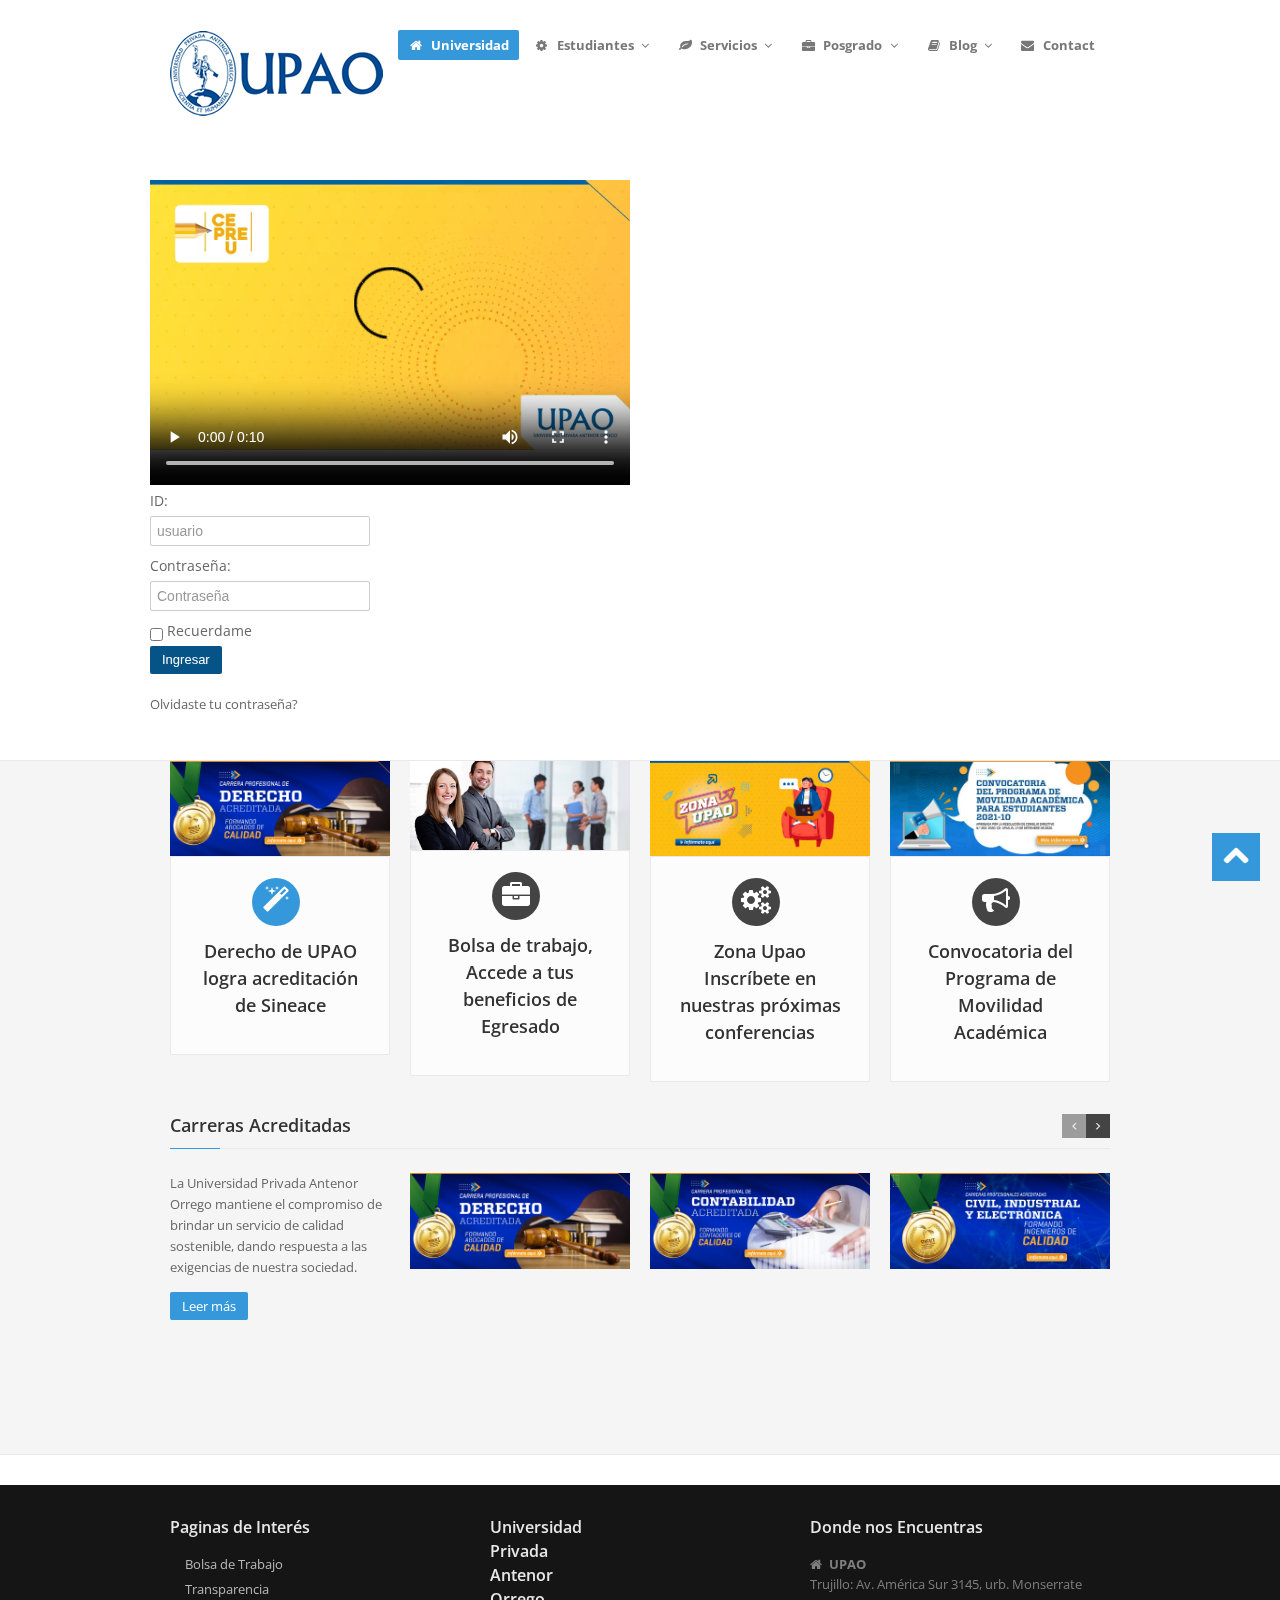
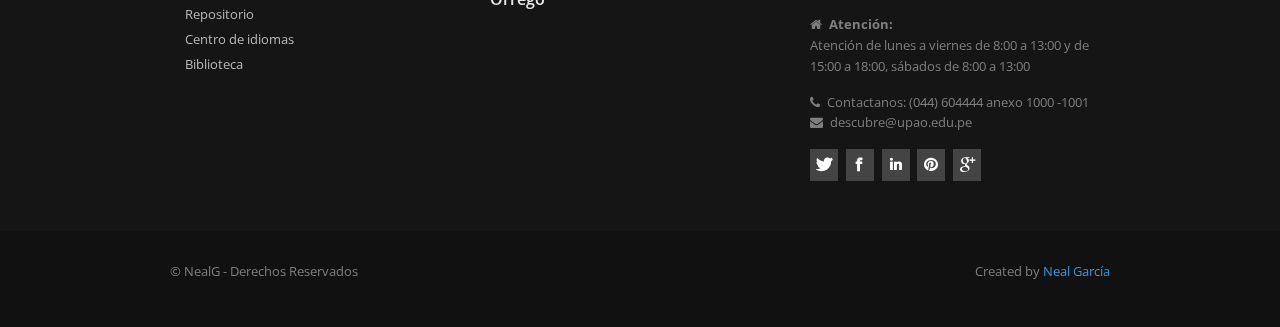
==== commit bdaef9f1: "V5" ====
--- a/index.html
+++ b/index.html
@@ -15,7 +15,8 @@
   <link href="assets/css/flexslider.css" rel="stylesheet">
   <link href="assets/css/style.css" rel="stylesheet">
   <link href="assets/color/default.css" rel="stylesheet">
-  <link href="https://fonts.googleapis.com/css?family=Droid+Serif:400,600,400italic|Open+Sans:400,600,700" rel="stylesheet">
+  <link href="https://fonts.googleapis.com/css?family=Droid+Serif:400,600,400italic|Open+Sans:400,600,700"
+    rel="stylesheet">
 
   <!-- fav and touch icons -->
   <link rel="shortcut icon" href="assets/ico/favicon.ico">
@@ -23,11 +24,11 @@
   <link rel="apple-touch-icon-precomposed" sizes="114x114" href="assets/ico/apple-touch-icon-114-precomposed.png">
   <link rel="apple-touch-icon-precomposed" sizes="72x72" href="assets/ico/apple-touch-icon-72-precomposed.png">
   <link rel="apple-touch-icon-precomposed" href="assets/ico/apple-touch-icon-57-precomposed.png">
-
 </head>
 
 
 <body>
+
   <div id="wrapper">
     <header>
       <!-- Navbar
@@ -97,57 +98,41 @@
         </div>
       </div>
     </header>
-    <section id="intro">
+
+    <div class="container">
+      <div class="row">
+              <div class="col-8">
+                  <video width="480" height="340" controls>
+                      <source src="video/upao.mp4" type="video/mp4">
+                      <source src="movie.ogg" type="video/ogg">   
+                  </video>
+              </div>
+  
+  
+              <div class="col-4">
+                <form>
+                  <div class="form-group">
+                    <label for="Usuario">ID: </label>
+                    <input type="number" class="form-control" placeholder="usuario" id="email" required>
+                  </div>
+                  <div class="form-group">
+                    <label for="pwd">Contraseña:</label>
+                    <input type="password" class="form-control" placeholder="Contraseña" id="pwd" required>
+                  </div>
+                  <div class="form-group form-check">
+                    <label class="form-check-label">
+                      <input class="form-check-input" type="checkbox"> Recuerdame
+                    </label>
+                  </div>
+                  <button type="submit" class="btn btn-primary">Ingresar</button>
+                </form>
+                <p>Olvidaste tu contraseña?</p>
+              </div>
+          </div>
+       </div>  
+
+      <section id="intro">
       <div class="container">
-        <div class="row">
-            <div class="col-8">
-                <div id="carouselExampleControls" class="carousel slide" data-ride="carousel">
-                    <div class="carousel-inner">
-                      <div class="carousel-item active">
-                        <img class="d-block w-100" src="assets/img/slides/flexslider/banner1.jpg" alt="primero slide">
-                      </div>
-                      <div class="carousel-item">
-                        <img class="d-block w-100" src="assets/img/slides/flexslider/banner2.jpg" alt="segundo slide">
-                      </div>
-                     <div class="carousel-item">
-                        <img class="d-block w-100" src="assets/img/slides/flexslider/banner3.png" alt="tercero slide">
-                      </div>
-                    </div>
-                    <a class="carousel-control-prev" href="#carouselExampleControls" role="button" data-slide="prev">
-                      <span class="carousel-control-prev-icon" aria-hidden="true"></span>
-                      <span class="sr-only">Previous</span>
-                    </a>
-                    <a class="carousel-control-next" href="#carouselExampleControls" role="button" data-slide="next">
-                      <span class="carousel-control-next-icon" aria-hidden="true"></span>
-                      <span class="sr-only">Next</span>
-                    </a>
-                  </div>
-             </div>
-
-            <div class="col-4">
-
-                <form>
-                    <div class="form-group">
-                      <label for="Usuario">Usuario: </label>
-                      <input type="email" class="form-control" placeholder="Correo" id="email">
-                    </div>
-                    <div class="form-group">
-                      <label for="pwd">Contraseña:</label>
-                      <input type="password" class="form-control" placeholder="Contraseña" id="pwd">
-                    </div>
-                    <div class="form-group form-check">
-                      <label class="form-check-label">
-                        <input class="form-check-input" type="checkbox"> Recuerdame
-                      </label>
-                    </div>
-                    <button type="submit" class="btn btn-primary">Ingresar</button>
-                  </form>
-                  <p>Olvidaste tu contraseña?</p>
-            </div>
-
-        </div>
-      
-
         <div class="row">
           <div class="span3 features e_pulse">
             <img src="assets/img/Acreditada/DERECHO.jpg" alt="" />
@@ -190,7 +175,9 @@
             </div>
           </div>
         </div>
-
+      </div>
+
+      <div class="container">
         <div class="row">
           <div class="span12">
             <h4 class="rheading">Carreras Acreditadas<span></span></h4>
@@ -198,7 +185,8 @@
               <div class="span3">
 
                 <p class="hidden-phone">
-                  La Universidad Privada Antenor Orrego mantiene el compromiso de brindar un servicio de calidad sostenible, dando respuesta a las exigencias de nuestra sociedad.
+                  La Universidad Privada Antenor Orrego mantiene el compromiso de brindar un servicio de calidad
+                  sostenible, dando respuesta a las exigencias de nuestra sociedad.
                 </p>
 
                 <a href="#" class="btn btn-theme">Leer más</a>
@@ -210,14 +198,14 @@
                     <ul class="da-thumbs">
 
                       <li>
-                        <img src="assets/img/Acreditada/DERECHO.jpg"alt="" />
+                        <img src="assets/img/Acreditada/DERECHO.jpg" alt="" />
                         <article class="da-animate da-slideFromRight">
                           <a class="zoom" data-pretty="prettyPhoto" href="assets/img/Acreditada/DERECHO.jpg">
-														<i class="icon-zoom-in icon-rounded icon-48 active"></i>
-													</a>
-                          <a href="portfolio-detail.html">
-														<i class="icon-link icon-rounded icon-48 active"></i>
-													</a>
+                            <i class="icon-zoom-in icon-rounded icon-48 active"></i>
+                          </a>
+                          <a href="portfolio-detail.html">
+                            <i class="icon-link icon-rounded icon-48 active"></i>
+                          </a>
                           <div class="hidden-tablet">
                             <p>Derecho</p>
                           </div>
@@ -228,11 +216,11 @@
                         <img src="assets/img/Acreditada/CONTABILIDAD.jpg" alt="" />
                         <article class="da-animate da-slideFromRight">
                           <a class="zoom" data-pretty="prettyPhoto" href="assets/img/Acreditada/CONTABILIDAD.jpg">
-														<i class="icon-zoom-in icon-rounded icon-48 active"></i>
-													</a>
-                          <a href="portfolio-detail.html">
-														<i class="icon-link icon-rounded icon-48 active"></i>
-													</a>
+                            <i class="icon-zoom-in icon-rounded icon-48 active"></i>
+                          </a>
+                          <a href="portfolio-detail.html">
+                            <i class="icon-link icon-rounded icon-48 active"></i>
+                          </a>
                           <div class="hidden-tablet">
                             <p>Contabilidad</p>
                           </div>
@@ -243,11 +231,11 @@
                         <img src="assets/img/Acreditada/CIVIL.jpg" alt="" />
                         <article class="da-animate da-slideFromRight">
                           <a class="zoom" data-pretty="prettyPhoto" href="assets/img/Acreditada/CIVIL.jpg">
-														<i class="icon-zoom-in icon-rounded icon-48 active"></i>
-													</a>
-                          <a href="portfolio-detail.html">
-                            <i class="icon-link icon-rounded icon-48 active"></i>
-													</a>
+                            <i class="icon-zoom-in icon-rounded icon-48 active"></i>
+                          </a>
+                          <a href="portfolio-detail.html">
+                            <i class="icon-link icon-rounded icon-48 active"></i>
+                          </a>
                           <div class="hidden-tablet">
                             <p>Civil</p>
                           </div>
@@ -258,11 +246,11 @@
                         <img src="assets/img/Acreditada/CIVIL.jpg" alt="" />
                         <article class="da-animate da-slideFromRight">
                           <a class="zoom" data-pretty="prettyPhoto" href="assets/img/Acreditada/CIVIL.jpg">
-														<i class="icon-zoom-in icon-rounded icon-48 active"></i>
-													</a>
-                          <a href="portfolio-detail.html">
-														<i class="icon-link icon-rounded icon-48 active"></i>
-													</a>
+                            <i class="icon-zoom-in icon-rounded icon-48 active"></i>
+                          </a>
+                          <a href="portfolio-detail.html">
+                            <i class="icon-link icon-rounded icon-48 active"></i>
+                          </a>
                           <div class="hidden-tablet">
                             <p>Industrial</p>
                           </div>
@@ -273,11 +261,11 @@
                         <img src="assets/img/Acreditada/CIVIL.jpg" alt="" />
                         <article class="da-animate da-slideFromRight">
                           <a class="zoom" data-pretty="prettyPhoto" href="assets/img/Acreditada/CIVIL.jpg">
-														<i class="icon-zoom-in icon-rounded icon-48 active"></i>
-													</a>
-                          <a href="portfolio-detail.html">
-														<i class="icon-link icon-rounded icon-48 active"></i>
-													</a>
+                            <i class="icon-zoom-in icon-rounded icon-48 active"></i>
+                          </a>
+                          <a href="portfolio-detail.html">
+                            <i class="icon-link icon-rounded icon-48 active"></i>
+                          </a>
                           <div class="hidden-tablet">
                             <p>Electrónica</p>
                           </div>
@@ -288,11 +276,11 @@
                         <img src="assets/img/Acreditada/PSICOLOGIA.jpg" alt="" />
                         <article class="da-animate da-slideFromRight">
                           <a class="zoom" data-pretty="prettyPhoto" href="assets/img/Acreditada/PSICOLOGIA.jpg">
-														<i class="icon-zoom-in icon-rounded icon-48 active"></i>
-													</a>
-                          <a href="portfolio-detail.html">
-														<i class="icon-link icon-rounded icon-48 active"></i>
-													</a>
+                            <i class="icon-zoom-in icon-rounded icon-48 active"></i>
+                          </a>
+                          <a href="portfolio-detail.html">
+                            <i class="icon-link icon-rounded icon-48 active"></i>
+                          </a>
                           <div class="hidden-tablet">
                             <p>Psicología</p>
                           </div>
@@ -308,6 +296,7 @@
           </div>
         </div>
 
+      </div>
       </div>
     </section>
     <!-- Footer
@@ -331,7 +320,8 @@
             <div class="widget">
               <h5>Universidad </br>Privada </br> Antenor </br>Orrego</h5>
               <div class="flickr-badge">
-                <script type="text/javascript" src="http://www.flickr.com/badge_code_v2.gne?count=9&amp;display=random&amp;size=s&amp;layout=x&amp;source=user&amp;user=34178660@N03"></script>
+                <script type="text/javascript"
+                  src="http://www.flickr.com/badge_code_v2.gne?count=9&amp;display=random&amp;size=s&amp;layout=x&amp;source=user&amp;user=34178660@N03"></script>
 
               </div>
               <div class="clear"></div>
@@ -341,9 +331,9 @@
             <div class="widget">
               <h5>Donde nos Encuentras</h5>
               <address>
-								<i class="icon-home"></i> <strong>UPAO</strong><br>
-								Trujillo: Av. América Sur 3145, urb. Monserrate
-                </address>
+                <i class="icon-home"></i> <strong>UPAO</strong><br>
+                Trujillo: Av. América Sur 3145, urb. Monserrate
+              </address>
               <p>
                 <i class="icon-home"></i> <strong>Atención:</strong><br>
                 Atención de lunes a viernes de 8:00 a 13:00 y de 15:00 a 18:00, sábados de 8:00 a 13:00
@@ -351,15 +341,20 @@
                 <i class="icon-phone"></i> Contactanos: (044) 604444 anexo 1000 -1001<br>
                 <i class="icon-envelope-alt"></i> descubre@upao.edu.pe
               </p>
-            </p>
+              </p>
             </div>
             <div class="widget">
               <ul class="social">
-                <li><a href="#" data-placement="bottom" title="Twitter"><i class="icon-twitter icon-square icon-32"></i></a></li>
-                <li><a href="#" data-placement="bottom" title="Facebook"><i class="icon-facebook icon-square icon-32"></i></a></li>
-                <li><a href="#" data-placement="bottom" title="Linkedin"><i class="icon-linkedin icon-square icon-32"></i></a></li>
-                <li><a href="#" data-placement="bottom" title="Pinterest"><i class="icon-pinterest icon-square icon-32"></i></a></li>
-                <li><a href="#" data-placement="bottom" title="Google plus"><i class="icon-google-plus icon-square icon-32"></i></a></li>
+                <li><a href="#" data-placement="bottom" title="Twitter"><i
+                      class="icon-twitter icon-square icon-32"></i></a></li>
+                <li><a href="#" data-placement="bottom" title="Facebook"><i
+                      class="icon-facebook icon-square icon-32"></i></a></li>
+                <li><a href="#" data-placement="bottom" title="Linkedin"><i
+                      class="icon-linkedin icon-square icon-32"></i></a></li>
+                <li><a href="#" data-placement="bottom" title="Pinterest"><i
+                      class="icon-pinterest icon-square icon-32"></i></a></li>
+                <li><a href="#" data-placement="bottom" title="Google plus"><i
+                      class="icon-google-plus icon-square icon-32"></i></a></li>
               </ul>
             </div>
           </div>
@@ -405,4 +400,5 @@
   <script src="assets/js/custom.js"></script>
 
 </body>
-</html>
+
+</html>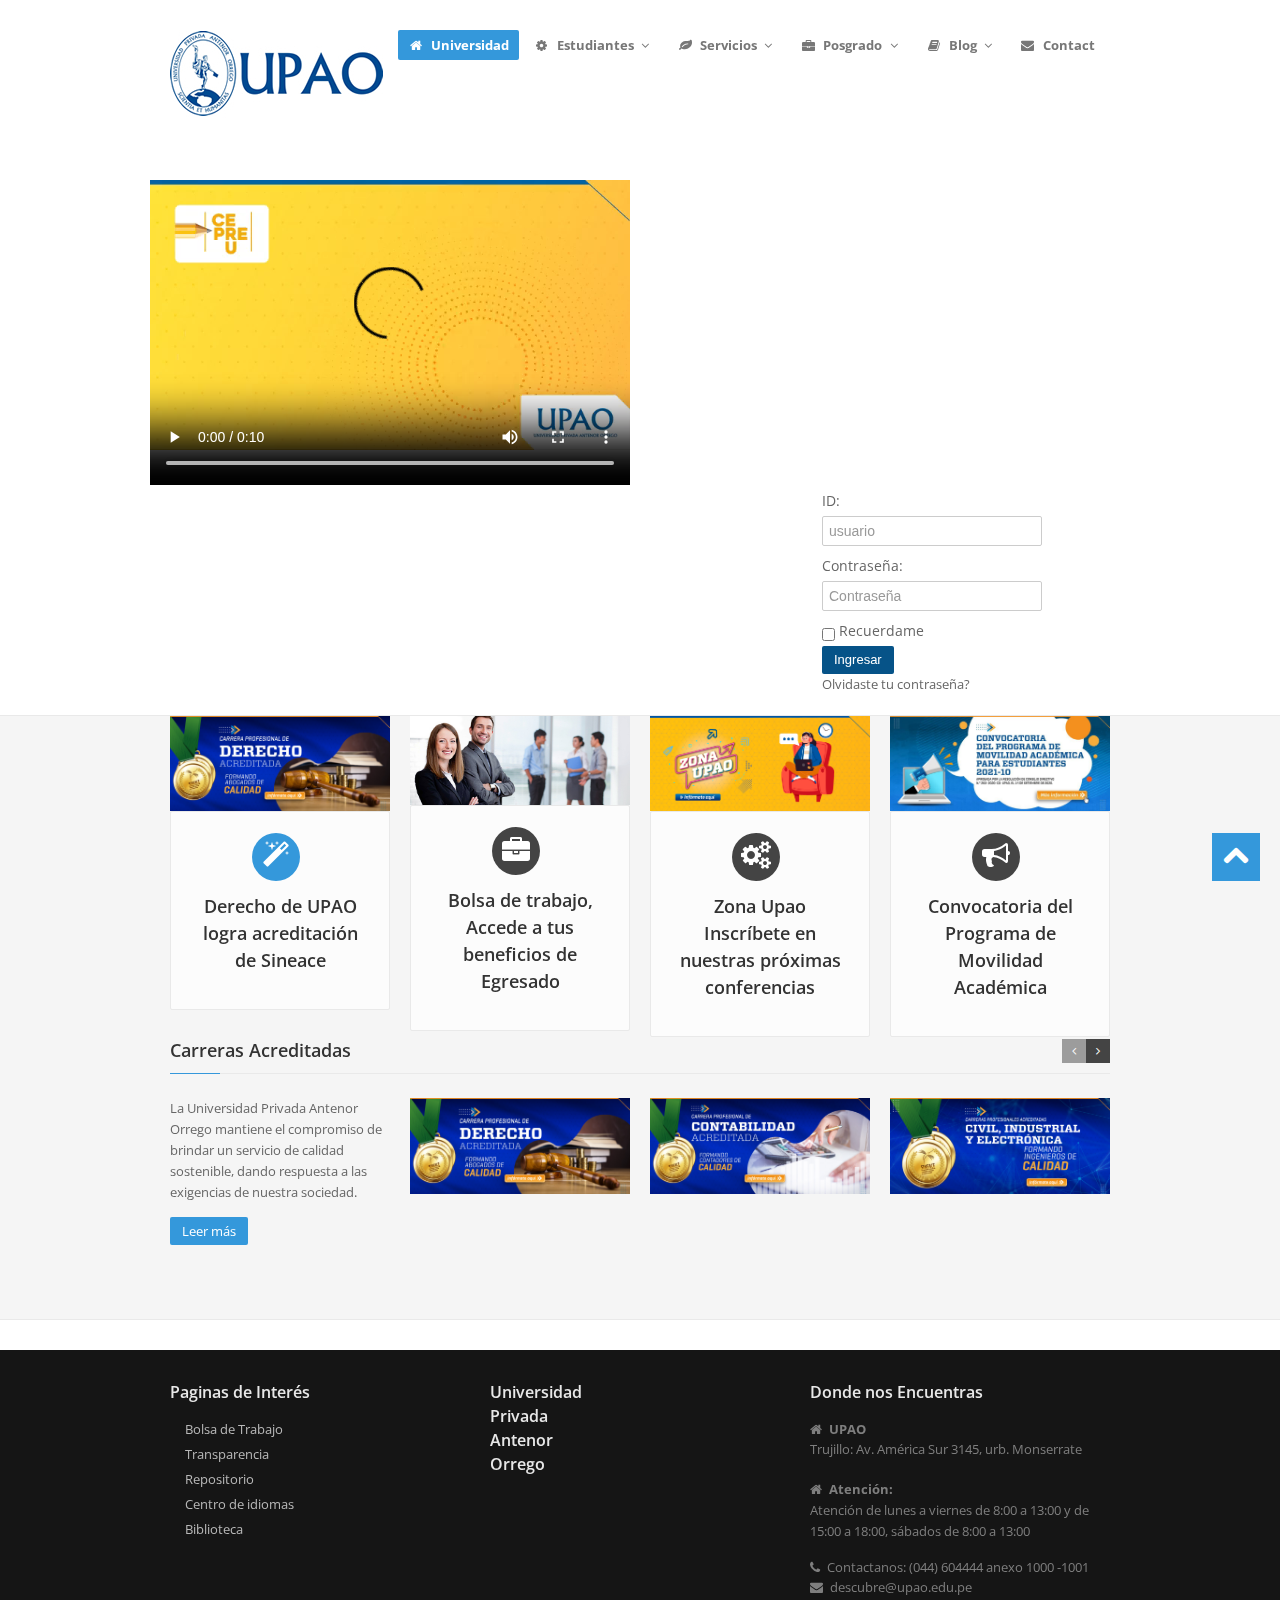
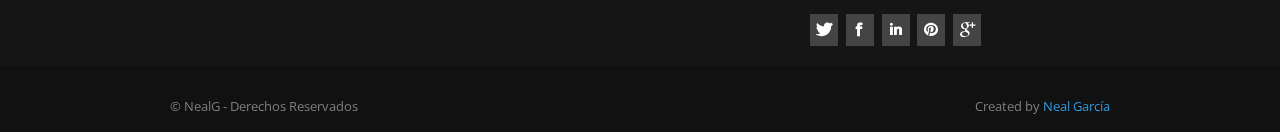
==== commit 4d4ccf34: "Version2.0" ====
--- a/index.html
+++ b/index.html
@@ -98,7 +98,7 @@
         </div>
       </div>
     </header>
-
+<section>
     <div class="container">
       <div class="row">
               <div class="col-8">
@@ -106,6 +106,7 @@
                       <source src="video/upao.mp4" type="video/mp4">
                       <source src="movie.ogg" type="video/ogg">   
                   </video>
+                  
               </div>
   
   
@@ -125,12 +126,13 @@
                     </label>
                   </div>
                   <button type="submit" class="btn btn-primary">Ingresar</button>
+                  <p>Olvidaste tu contraseña?</p>
                 </form>
-                <p>Olvidaste tu contraseña?</p>
+                
               </div>
           </div>
        </div>  
-
+      </section>
       <section id="intro">
       <div class="container">
         <div class="row">
--- a/assets/css/style.css
+++ b/assets/css/style.css
@@ -1,43 +1,12 @@
-
 @import url('font-awesome.css');
 /* ==== overwrite bootstrap standard ==== */
 @import url('overwrite.css');
 @import url('animate.css');
 
 /* ====================================== */
-
-.clear { clear:both; }
-.video-container,.map-container,.embed-container { position:relative; margin:0 0 15px 0;	padding-bottom:51%; padding-top:30px; height:0; overflow:hidden; border:none; }
-.video-container iframe,
-.map-container iframe,
-.map-container object,
-.map-container embed,
-.embed-container iframe,
-.embed-container object,
-.embed-container embed,
-.video-container object,
-.video-container embed 					{ position:absolute; top:0; left:0; width:100%; height:100%; }
-iframe {
-	border:none;
-}
-.row {
-	margin-bottom:30px;
-}
-
-.left {
-	float:left;
-}
-img.left {
-	float:left;
-	margin:0 10px 10px 0;
-}
-
-a i:hover {
-	text-decoration:none;
-}
-
-
-
+form{
+	padding-left: 70%;
+}
 /* custom template style */
 .well {
 	overflow:hidden;
@@ -2481,4 +2450,4 @@
 		margin-top:20px;
 	}
 
-}
+}